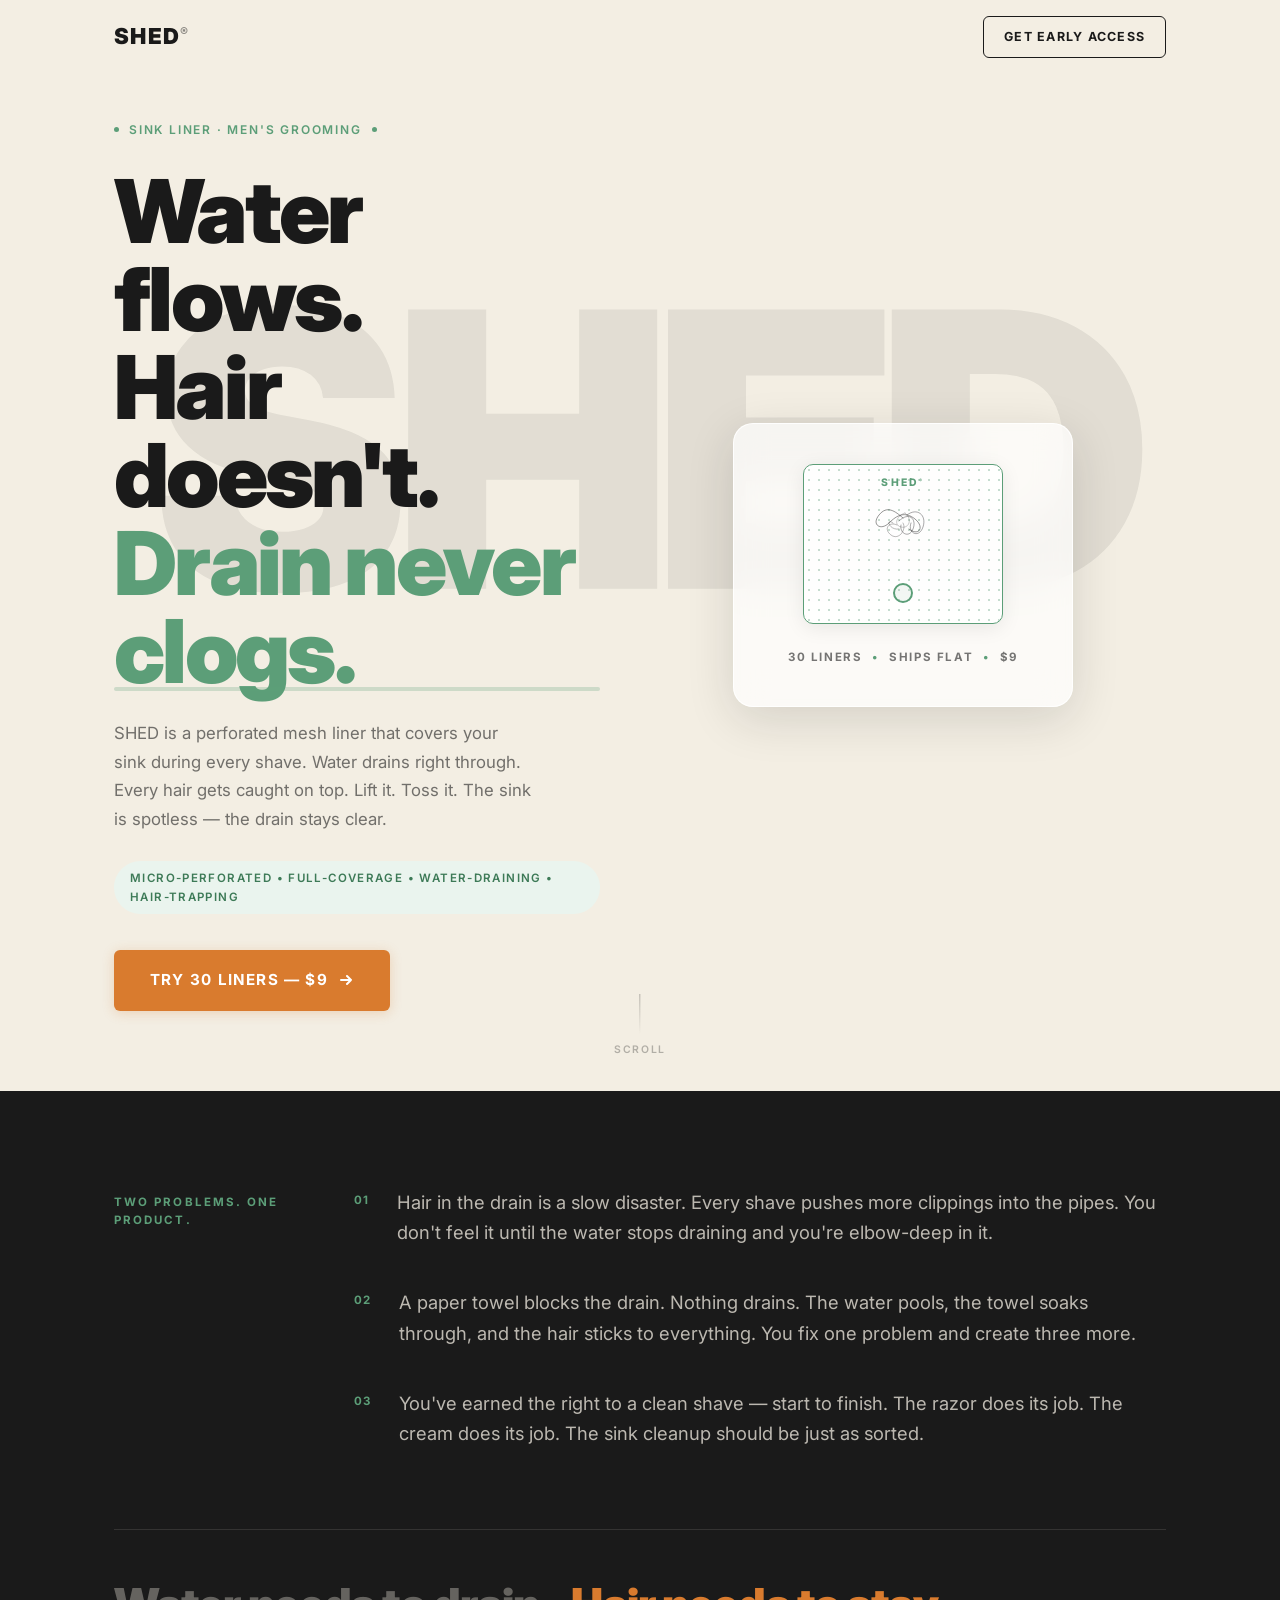
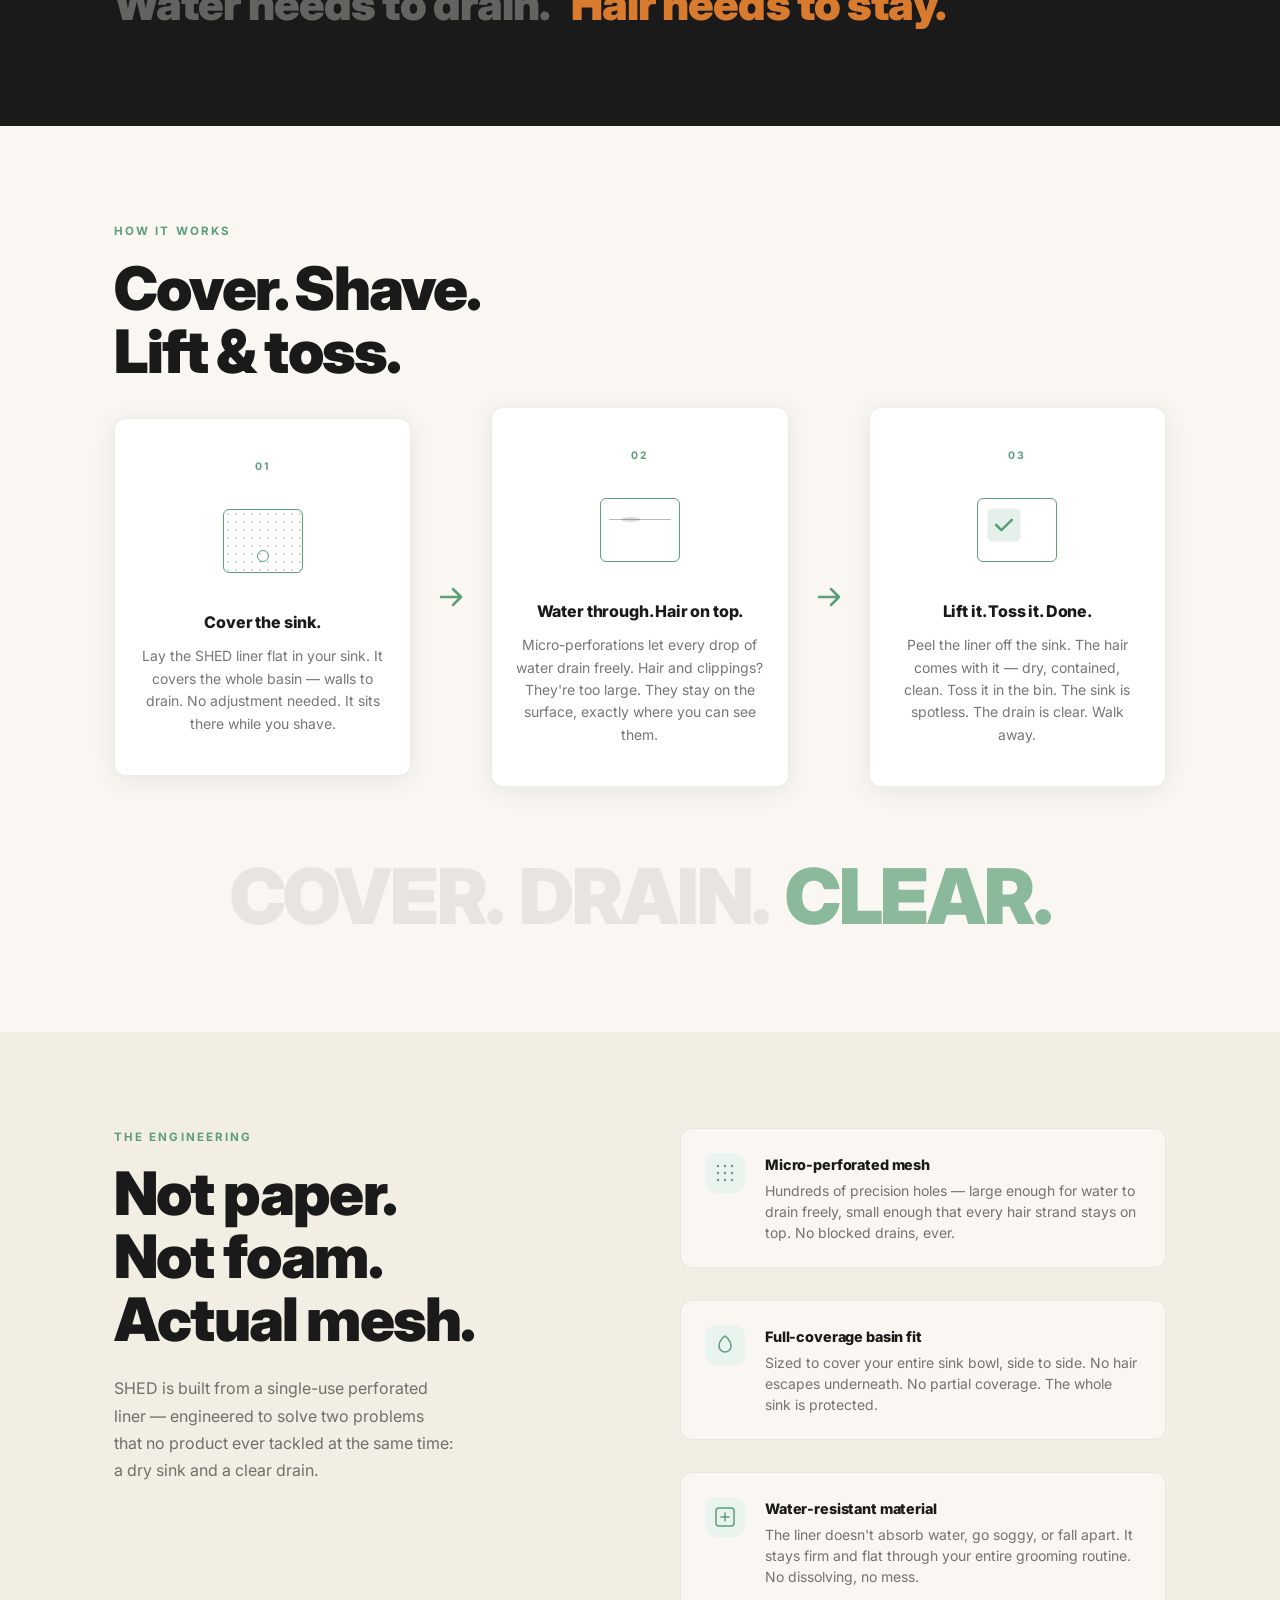
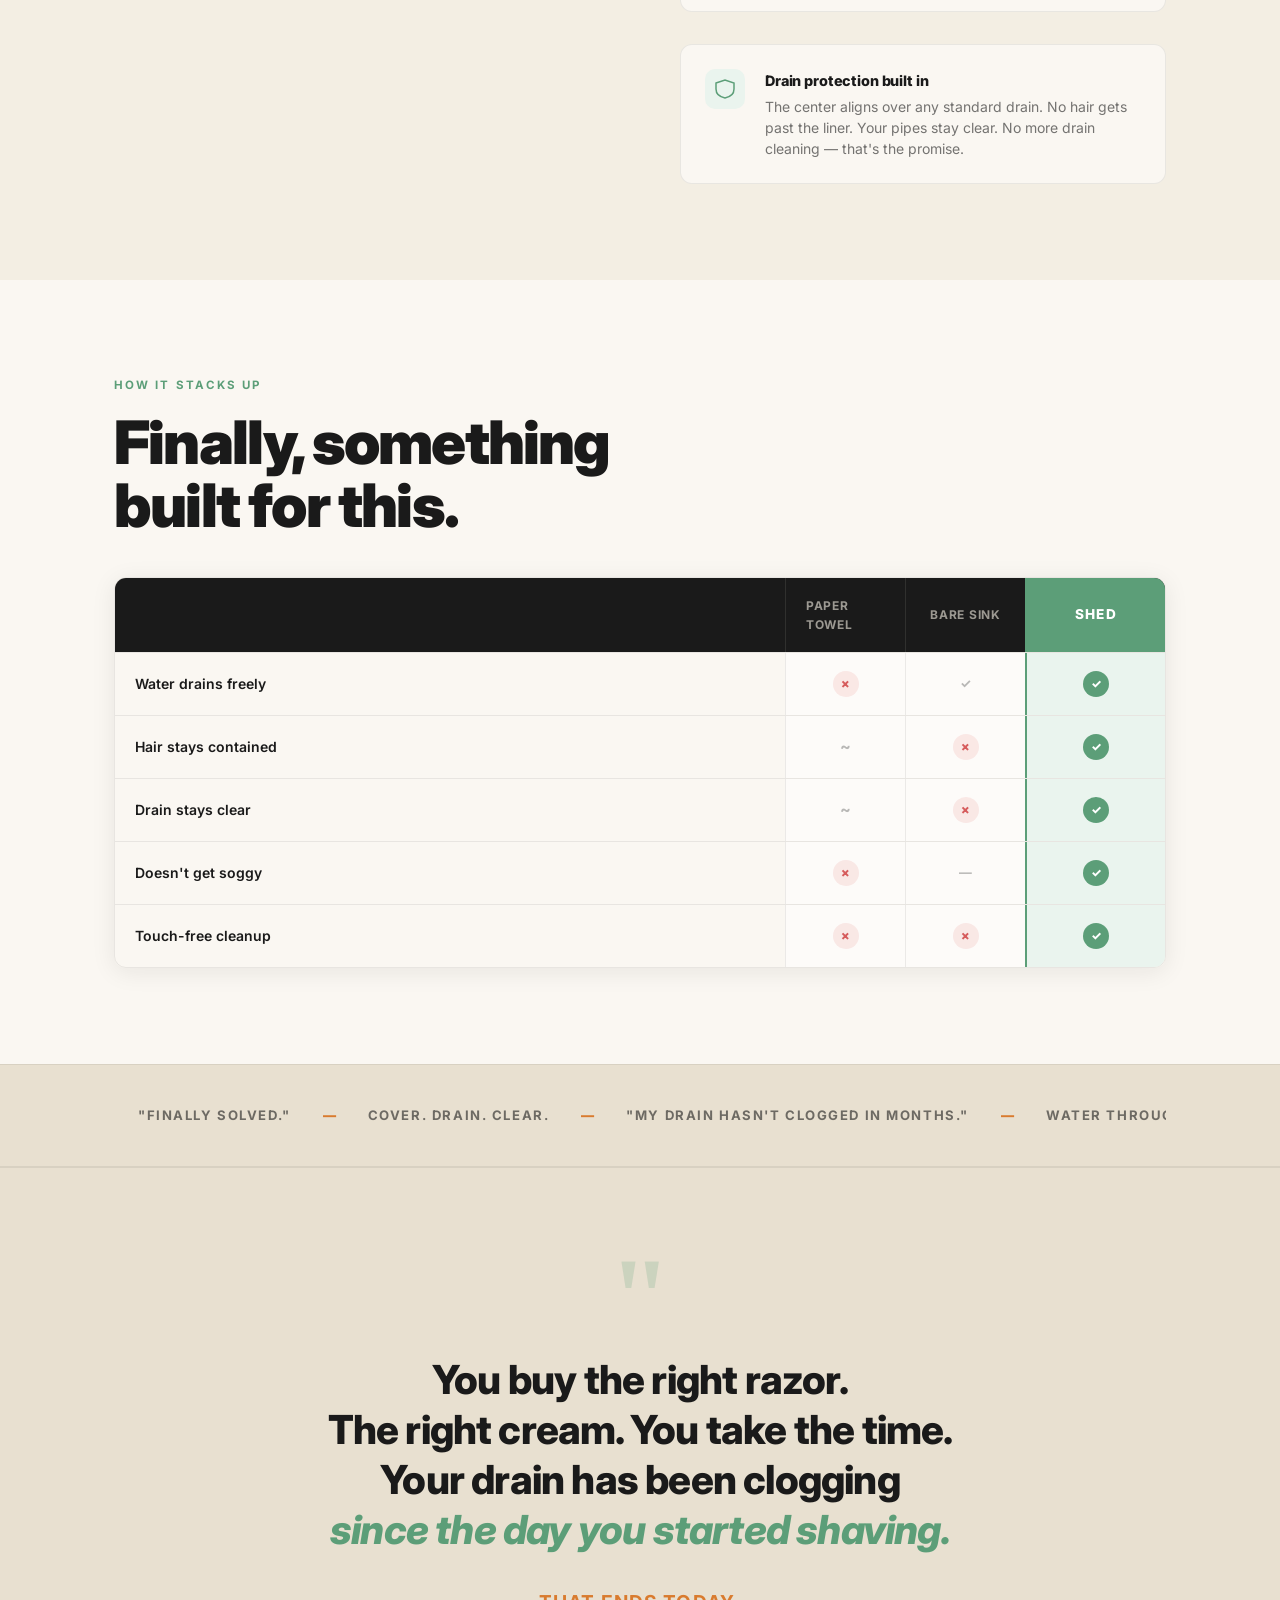
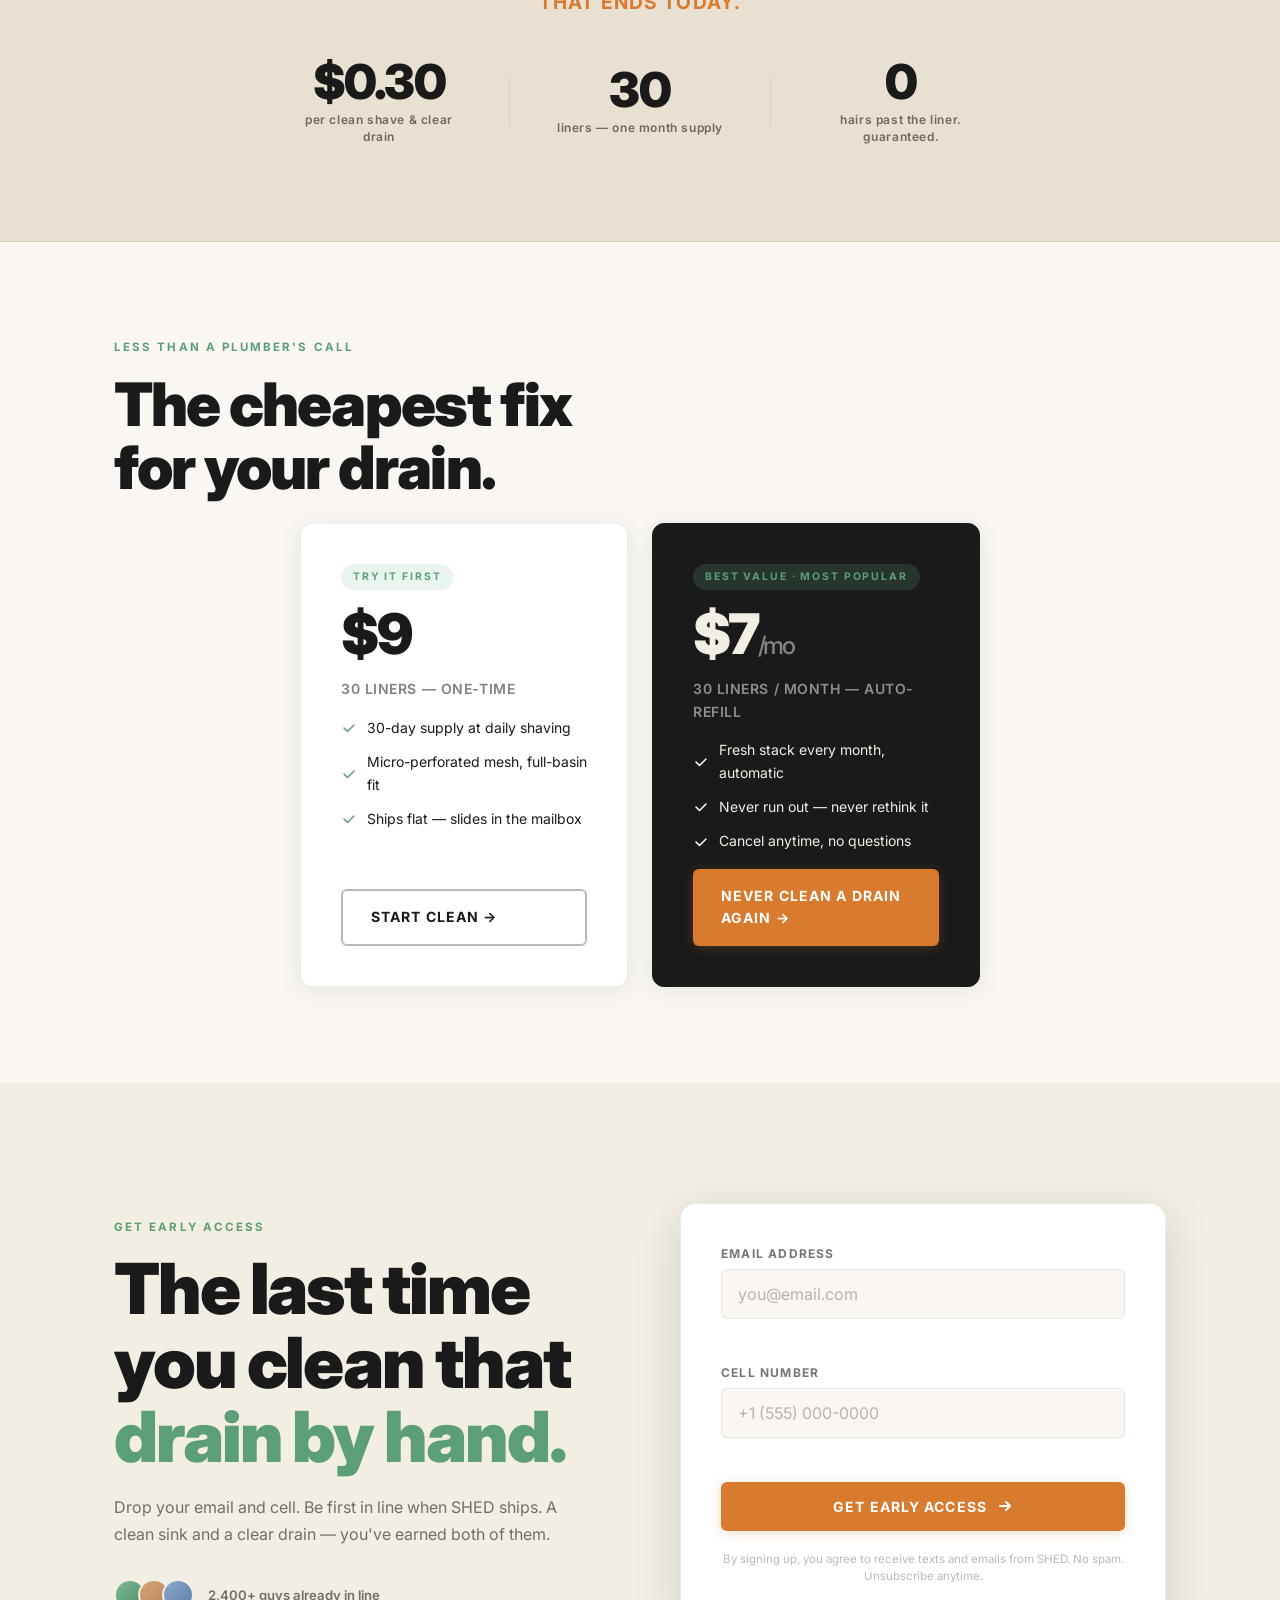
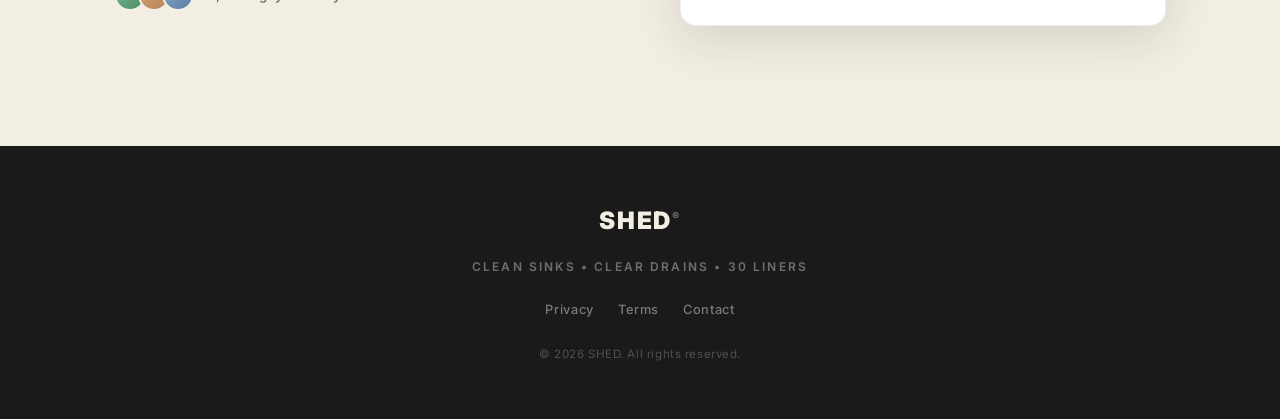
==== index.html @ becab998 "Initial commit of SHED landing page" ====
<!DOCTYPE html>
<html lang="en">
<head>
  <meta charset="UTF-8" />
  <meta name="viewport" content="width=device-width, initial-scale=1.0" />
  <title>SHED — The Sink Liner That Actually Works</title>
  <meta name="description" content="SHED is a perforated mesh sink liner built for shaving. Water flows through. Hair doesn't. No clogged drains. No messy sink. Just the clean finish every shave deserves." />
  <link rel="preconnect" href="https://fonts.googleapis.com" />
  <link rel="preconnect" href="https://fonts.gstatic.com" crossorigin />
  <link href="https://fonts.googleapis.com/css2?family=Inter:wght@300;400;500;600;700;800;900&display=swap" rel="stylesheet" />
  <link rel="stylesheet" href="style.css" />
</head>
<body>

  <!-- NAV -->
  <nav class="nav" id="nav">
    <div class="nav-inner">
      <div class="nav-logo">SHED<span class="nav-logo-reg">®</span></div>
      <a href="#signup" class="nav-cta">Get Early Access</a>
    </div>
  </nav>

  <!-- HERO -->
  <section class="hero" id="hero">
    <div class="hero-bg-text">SHED</div>
    <div class="hero-content">
      <div class="hero-eyebrow">
        <span class="dot"></span>
        Sink Liner · Men's Grooming
        <span class="dot"></span>
      </div>
      <h1 class="hero-headline">
        Water flows.<br />
        Hair doesn't.<br />
        <span class="headline-accent">Drain never clogs.</span>
      </h1>
      <p class="hero-sub">
        SHED is a perforated mesh liner that covers your sink during every shave. 
        Water drains right through. Every hair gets caught on top. Lift it. Toss it. 
        The sink is spotless — the drain stays clear.
      </p>
      <div class="hero-product-tag">
        <span class="tag-label">Micro-perforated &bull; Full-coverage &bull; Water-draining &bull; Hair-trapping</span>
      </div>
      <a href="#signup" class="btn-primary hero-btn">
        Try 30 Liners — $9
        <svg width="16" height="16" viewBox="0 0 16 16" fill="none"><path d="M3 8h10M9 4l4 4-4 4" stroke="currentColor" stroke-width="2" stroke-linecap="round" stroke-linejoin="round"/></svg>
      </a>
    </div>
    <div class="hero-visual">
      <div class="product-card">
        <div class="sheet-illustration">
          <!-- Animated mesh liner illustration -->
          <div class="mesh-liner">
            <div class="mesh-perf-grid" id="meshGrid"></div>
            <div class="mesh-drain-hole"></div>
            <div class="mesh-brand">SHED<sup>®</sup></div>
            <div class="mesh-water-drops">
              <div class="water-drop wd1"></div>
              <div class="water-drop wd2"></div>
              <div class="water-drop wd3"></div>
            </div>
            <div class="mesh-hair-group">
              <svg viewBox="0 0 80 50" fill="none" xmlns="http://www.w3.org/2000/svg" class="hair-svg">
                <path d="M40 25 C32 18, 24 12, 16 22 C8 32, 18 38, 26 30 C34 22, 42 18, 52 26 C62 34, 56 44, 46 36" stroke="#2a2a2a" stroke-width="0.9" stroke-linecap="round" opacity="0.55"/>
                <path d="M36 28 C46 18, 54 26, 50 36 C46 46, 36 40, 38 32" stroke="#2a2a2a" stroke-width="0.9" stroke-linecap="round" opacity="0.45"/>
                <path d="M30 30 C22 24, 26 38, 36 36" stroke="#2a2a2a" stroke-width="0.8" stroke-linecap="round" opacity="0.4"/>
                <path d="M44 22 C54 14, 64 22, 60 34 C56 46, 44 40, 48 30" stroke="#2a2a2a" stroke-width="0.9" stroke-linecap="round" opacity="0.45"/>
                <path d="M34 32 C26 28, 20 36, 28 42 C36 48, 44 36, 40 30" stroke="#2a2a2a" stroke-width="0.8" stroke-linecap="round" opacity="0.4"/>
                <path d="M42 20 C50 26, 46 36, 38 34 C30 32, 34 22, 42 20" stroke="#2a2a2a" stroke-width="0.7" stroke-linecap="round" opacity="0.35"/>
              </svg>
            </div>
          </div>
        </div>
        <div class="product-specs">
          <span>30 LINERS</span>
          <span class="spec-dot">•</span>
          <span>SHIPS FLAT</span>
          <span class="spec-dot">•</span>
          <span>$9</span>
        </div>
      </div>
    </div>
    <div class="scroll-hint">
      <div class="scroll-line"></div>
      <span>scroll</span>
    </div>
  </section>

  <!-- THE REAL PROBLEM -->
  <section class="section problem-section" id="problem">
    <div class="container">
      <div class="problem-grid">
        <div class="problem-label">Two problems. One product.</div>
        <div class="problem-statements">
          <div class="problem-item" data-animate>
            <div class="problem-number">01</div>
            <p>Hair in the drain is a slow disaster. Every shave pushes more clippings into the pipes. You don't feel it until the water stops draining and you're elbow-deep in it.</p>
          </div>
          <div class="problem-item" data-animate>
            <div class="problem-number">02</div>
            <p>A paper towel blocks the drain. Nothing drains. The water pools, the towel soaks through, and the hair sticks to everything. You fix one problem and create three more.</p>
          </div>
          <div class="problem-item" data-animate>
            <div class="problem-number">03</div>
            <p>You've earned the right to a clean shave — start to finish. The razor does its job. The cream does its job. The sink cleanup should be just as sorted.</p>
          </div>
        </div>
      </div>
      <div class="divider-text" data-animate>
        <span>Water needs to drain.</span>
        <span class="divider-accent">Hair needs to stay.</span>
      </div>
    </div>
  </section>

  <!-- HOW IT WORKS -->
  <section class="section how-section" id="how">
    <div class="container">
      <div class="section-eyebrow">How it works</div>
      <h2 class="section-headline">Cover. Shave.<br />Lift &amp; toss.</h2>
      <div class="steps-grid">
        <div class="step" data-animate>
          <div class="step-number">01</div>
          <div class="step-icon">
            <!-- Mesh liner flat icon -->
            <div class="step-sheet step-sheet--mesh">
              <div class="step-mesh-pattern"></div>
              <div class="step-drain-center"></div>
            </div>
          </div>
          <h3 class="step-title">Cover the sink.</h3>
          <p class="step-desc">Lay the SHED liner flat in your sink. It covers the whole basin — walls to drain. No adjustment needed. It sits there while you shave.</p>
        </div>
        <div class="step step--arrow" data-animate>
          <svg width="32" height="32" viewBox="0 0 32 32" fill="none"><path d="M6 16h20M18 8l8 8-8 8" stroke="#5C9E78" stroke-width="2.5" stroke-linecap="round" stroke-linejoin="round"/></svg>
        </div>
        <div class="step" data-animate>
          <div class="step-number">02</div>
          <div class="step-icon">
            <!-- Water flowing through icon -->
            <div class="step-sheet step-sheet--flow">
              <div class="flow-arrows">
                <div class="flow-drop fa1"></div>
                <div class="flow-drop fa2"></div>
                <div class="flow-drop fa3"></div>
              </div>
              <div class="flow-hair-line"></div>
            </div>
          </div>
          <h3 class="step-title">Water through. Hair on top.</h3>
          <p class="step-desc">Micro-perforations let every drop of water drain freely. Hair and clippings? They're too large. They stay on the surface, exactly where you can see them.</p>
        </div>
        <div class="step step--arrow" data-animate>
          <svg width="32" height="32" viewBox="0 0 32 32" fill="none"><path d="M6 16h20M18 8l8 8-8 8" stroke="#5C9E78" stroke-width="2.5" stroke-linecap="round" stroke-linejoin="round"/></svg>
        </div>
        <div class="step" data-animate>
          <div class="step-number">03</div>
          <div class="step-icon">
            <div class="step-sheet step-sheet--tossed">
              <div class="toss-icon">
                <svg viewBox="0 0 40 40" fill="none" xmlns="http://www.w3.org/2000/svg">
                  <rect x="8" y="8" width="24" height="24" rx="3" fill="#5C9E78" opacity="0.15" stroke="#5C9E78" stroke-width="1.5"/>
                  <path d="M14 20l4 4 8-8" stroke="#5C9E78" stroke-width="2" stroke-linecap="round" stroke-linejoin="round"/>
                </svg>
              </div>
            </div>
          </div>
          <h3 class="step-title">Lift it. Toss it. Done.</h3>
          <p class="step-desc">Peel the liner off the sink. The hair comes with it — dry, contained, clean. Toss it in the bin. The sink is spotless. The drain is clear. Walk away.</p>
        </div>
      </div>
      <div class="trim-fold-gone" data-animate>
        <span class="tfg-word">COVER.</span>
        <span class="tfg-word">DRAIN.</span>
        <span class="tfg-word tfg-gone">CLEAR.</span>
      </div>
    </div>
  </section>

  <!-- FEATURES -->
  <section class="section features-section" id="features">
    <div class="container">
      <div class="features-layout">
        <div class="features-left">
          <div class="section-eyebrow">The engineering</div>
          <h2 class="section-headline">Not paper.<br />Not foam.<br />Actual mesh.</h2>
          <p class="features-intro">SHED is built from a single-use perforated liner — engineered to solve two problems that no product ever tackled at the same time: a dry sink and a clear drain.</p>
        </div>
        <div class="features-right">
          <div class="feature-item" data-animate>
            <div class="feature-icon">
              <svg viewBox="0 0 24 24" fill="none">
                <circle cx="5" cy="5" r="1.2" fill="#5C9E78"/>
                <circle cx="12" cy="5" r="1.2" fill="#5C9E78"/>
                <circle cx="19" cy="5" r="1.2" fill="#5C9E78"/>
                <circle cx="5" cy="12" r="1.2" fill="#5C9E78"/>
                <circle cx="12" cy="12" r="1.2" fill="#5C9E78"/>
                <circle cx="19" cy="12" r="1.2" fill="#5C9E78"/>
                <circle cx="5" cy="19" r="1.2" fill="#5C9E78"/>
                <circle cx="12" cy="19" r="1.2" fill="#5C9E78"/>
                <circle cx="19" cy="19" r="1.2" fill="#5C9E78"/>
              </svg>
            </div>
            <div class="feature-text">
              <h4>Micro-perforated mesh</h4>
              <p>Hundreds of precision holes — large enough for water to drain freely, small enough that every hair strand stays on top. No blocked drains, ever.</p>
            </div>
          </div>
          <div class="feature-item" data-animate>
            <div class="feature-icon">
              <svg viewBox="0 0 24 24" fill="none"><path d="M12 3C12 3 6 7 6 13a6 6 0 0 0 12 0c0-6-6-10-6-10z" stroke="#5C9E78" stroke-width="1.5" stroke-linecap="round"/></svg>
            </div>
            <div class="feature-text">
              <h4>Full-coverage basin fit</h4>
              <p>Sized to cover your entire sink bowl, side to side. No hair escapes underneath. No partial coverage. The whole sink is protected.</p>
            </div>
          </div>
          <div class="feature-item" data-animate>
            <div class="feature-icon">
              <svg viewBox="0 0 24 24" fill="none"><rect x="3" y="3" width="18" height="18" rx="3" stroke="#5C9E78" stroke-width="1.5"/><path d="M8 12h8M12 8v8" stroke="#5C9E78" stroke-width="1.5" stroke-linecap="round"/></svg>
            </div>
            <div class="feature-text">
              <h4>Water-resistant material</h4>
              <p>The liner doesn't absorb water, go soggy, or fall apart. It stays firm and flat through your entire grooming routine. No dissolving, no mess.</p>
            </div>
          </div>
          <div class="feature-item" data-animate>
            <div class="feature-icon">
              <svg viewBox="0 0 24 24" fill="none"><path d="M3 6l9-3 9 3v6c0 5-4 8-9 9-5-1-9-4-9-9V6z" stroke="#5C9E78" stroke-width="1.5" stroke-linecap="round"/></svg>
            </div>
            <div class="feature-text">
              <h4>Drain protection built in</h4>
              <p>The center aligns over any standard drain. No hair gets past the liner. Your pipes stay clear. No more drain cleaning — that's the promise.</p>
            </div>
          </div>
        </div>
      </div>
    </div>
  </section>

  <!-- VS COMPARISON -->
  <section class="section vs-section" id="vs">
    <div class="container">
      <div class="section-eyebrow">How it stacks up</div>
      <h2 class="section-headline">Finally, something<br />built for this.</h2>
      <div class="vs-table" data-animate>
        <div class="vs-header">
          <div class="vs-col vs-col-feature"></div>
          <div class="vs-col vs-col-old">Paper Towel</div>
          <div class="vs-col vs-col-old">Bare Sink</div>
          <div class="vs-col vs-col-shed">SHED</div>
        </div>
        <div class="vs-row">
          <div class="vs-col vs-col-feature">Water drains freely</div>
          <div class="vs-col vs-col-old"><span class="vs-no">✗</span></div>
          <div class="vs-col vs-col-old"><span class="vs-yes-neutral">✓</span></div>
          <div class="vs-col vs-col-shed"><span class="vs-yes">✓</span></div>
        </div>
        <div class="vs-row">
          <div class="vs-col vs-col-feature">Hair stays contained</div>
          <div class="vs-col vs-col-old"><span class="vs-meh">~</span></div>
          <div class="vs-col vs-col-old"><span class="vs-no">✗</span></div>
          <div class="vs-col vs-col-shed"><span class="vs-yes">✓</span></div>
        </div>
        <div class="vs-row">
          <div class="vs-col vs-col-feature">Drain stays clear</div>
          <div class="vs-col vs-col-old"><span class="vs-meh">~</span></div>
          <div class="vs-col vs-col-old"><span class="vs-no">✗</span></div>
          <div class="vs-col vs-col-shed"><span class="vs-yes">✓</span></div>
        </div>
        <div class="vs-row">
          <div class="vs-col vs-col-feature">Doesn't get soggy</div>
          <div class="vs-col vs-col-old"><span class="vs-no">✗</span></div>
          <div class="vs-col vs-col-old"><span class="vs-yes-neutral">—</span></div>
          <div class="vs-col vs-col-shed"><span class="vs-yes">✓</span></div>
        </div>
        <div class="vs-row">
          <div class="vs-col vs-col-feature">Touch-free cleanup</div>
          <div class="vs-col vs-col-old"><span class="vs-no">✗</span></div>
          <div class="vs-col vs-col-old"><span class="vs-no">✗</span></div>
          <div class="vs-col vs-col-shed"><span class="vs-yes">✓</span></div>
        </div>
      </div>
    </div>
  </section>

  <!-- SOCIAL PROOF MARQUEE -->
  <section class="section proof-section" id="proof">
    <div class="container">
      <div class="proof-marquee-wrap">
        <div class="proof-marquee">
          <div class="marquee-track">
            <span class="marquee-item">"Finally solved."</span>
            <span class="marquee-sep">—</span>
            <span class="marquee-item">COVER. DRAIN. CLEAR.</span>
            <span class="marquee-sep">—</span>
            <span class="marquee-item">"My drain hasn't clogged in months."</span>
            <span class="marquee-sep">—</span>
            <span class="marquee-item">WATER THROUGH. HAIR ON TOP.</span>
            <span class="marquee-sep">—</span>
            <span class="marquee-item">"Should've existed years ago."</span>
            <span class="marquee-sep">—</span>
            <span class="marquee-item">CLEAN SINK. CLEAR DRAIN. EVERY SHAVE.</span>
            <span class="marquee-sep">—</span>
            <!-- Duplicate for loop -->
            <span class="marquee-item">"Finally solved."</span>
            <span class="marquee-sep">—</span>
            <span class="marquee-item">COVER. DRAIN. CLEAR.</span>
            <span class="marquee-sep">—</span>
            <span class="marquee-item">"My drain hasn't clogged in months."</span>
            <span class="marquee-sep">—</span>
            <span class="marquee-item">WATER THROUGH. HAIR ON TOP.</span>
            <span class="marquee-sep">—</span>
            <span class="marquee-item">"Should've existed years ago."</span>
            <span class="marquee-sep">—</span>
            <span class="marquee-item">CLEAN SINK. CLEAR DRAIN. EVERY SHAVE.</span>
            <span class="marquee-sep">—</span>
          </div>
        </div>
      </div>
    </div>
  </section>

  <!-- EXPERIENCE -->
  <section class="section experience-section" id="experience">
    <div class="container">
      <div class="experience-inner" data-animate>
        <div class="exp-quote-mark">"</div>
        <blockquote class="exp-quote">
          You buy the right razor.<br />
          The right cream. You take the time.<br />
          Your drain has been clogging<br />
          <em>since the day you started shaving.</em>
        </blockquote>
        <p class="exp-attribution">That ends today.</p>
        <div class="exp-stats">
          <div class="exp-stat">
            <div class="exp-stat-num">$0.30</div>
            <div class="exp-stat-label">per clean shave &amp; clear drain</div>
          </div>
          <div class="exp-stat-divider"></div>
          <div class="exp-stat">
            <div class="exp-stat-num">30</div>
            <div class="exp-stat-label">liners — one month supply</div>
          </div>
          <div class="exp-stat-divider"></div>
          <div class="exp-stat">
            <div class="exp-stat-num">0</div>
            <div class="exp-stat-label">hairs past the liner. guaranteed.</div>
          </div>
        </div>
      </div>
    </div>
  </section>

  <!-- PRICING -->
  <section class="section pricing-section" id="pricing">
    <div class="container">
      <div class="section-eyebrow">Less than a plumber's call</div>
      <h2 class="section-headline">The cheapest fix<br />for your drain.</h2>
      <div class="pricing-grid">
        <div class="pricing-card" data-animate>
          <div class="pricing-badge">Try it first</div>
          <div class="pricing-amount">$9</div>
          <div class="pricing-desc">30 Liners — One-time</div>
          <ul class="pricing-features">
            <li>
              <svg viewBox="0 0 16 16" fill="none"><path d="M3 8l3.5 3.5L13 5" stroke="#5C9E78" stroke-width="1.5" stroke-linecap="round" stroke-linejoin="round"/></svg>
              30-day supply at daily shaving
            </li>
            <li>
              <svg viewBox="0 0 16 16" fill="none"><path d="M3 8l3.5 3.5L13 5" stroke="#5C9E78" stroke-width="1.5" stroke-linecap="round" stroke-linejoin="round"/></svg>
              Micro-perforated mesh, full-basin fit
            </li>
            <li>
              <svg viewBox="0 0 16 16" fill="none"><path d="M3 8l3.5 3.5L13 5" stroke="#5C9E78" stroke-width="1.5" stroke-linecap="round" stroke-linejoin="round"/></svg>
              Ships flat — slides in the mailbox
            </li>
          </ul>
          <a href="#signup" class="btn-secondary">Start clean →</a>
        </div>
        <div class="pricing-card pricing-card--featured" data-animate>
          <div class="pricing-badge pricing-badge--featured">Best value · Most popular</div>
          <div class="pricing-amount">$7<span class="pricing-per">/mo</span></div>
          <div class="pricing-desc">30 Liners / Month — Auto-refill</div>
          <ul class="pricing-features">
            <li>
              <svg viewBox="0 0 16 16" fill="none"><path d="M3 8l3.5 3.5L13 5" stroke="#fff" stroke-width="1.5" stroke-linecap="round" stroke-linejoin="round"/></svg>
              Fresh stack every month, automatic
            </li>
            <li>
              <svg viewBox="0 0 16 16" fill="none"><path d="M3 8l3.5 3.5L13 5" stroke="#fff" stroke-width="1.5" stroke-linecap="round" stroke-linejoin="round"/></svg>
              Never run out — never rethink it
            </li>
            <li>
              <svg viewBox="0 0 16 16" fill="none"><path d="M3 8l3.5 3.5L13 5" stroke="#fff" stroke-width="1.5" stroke-linecap="round" stroke-linejoin="round"/></svg>
              Cancel anytime, no questions
            </li>
          </ul>
          <a href="#signup" class="btn-primary">Never clean a drain again →</a>
        </div>
      </div>
    </div>
  </section>

  <!-- SIGNUP CTA -->
  <section class="section signup-section" id="signup">
    <div class="container">
      <div class="signup-wrap">
        <div class="signup-left">
          <div class="section-eyebrow">Get early access</div>
          <h2 class="signup-headline">
            The last time<br />
            you clean that<br />
            <span class="signup-accent">drain by hand.</span>
          </h2>
          <p class="signup-sub">Drop your email and cell. Be first in line when SHED ships. A clean sink and a clear drain — you've earned both of them.</p>
          <div class="signup-proof">
            <div class="proof-avatars">
              <div class="avatar av1"></div>
              <div class="avatar av2"></div>
              <div class="avatar av3"></div>
            </div>
            <span>2,400+ guys already in line</span>
          </div>
        </div>
        <div class="signup-right">
          <form class="signup-form" id="signupForm" novalidate>
            <div class="form-group">
              <label for="emailInput" class="form-label">Email address</label>
              <input
                type="email"
                id="emailInput"
                name="email"
                class="form-input"
                placeholder="you@email.com"
                autocomplete="email"
                required
              />
              <span class="form-error" id="emailError"></span>
            </div>
            <div class="form-group">
              <label for="phoneInput" class="form-label">Cell number</label>
              <input
                type="tel"
                id="phoneInput"
                name="phone"
                class="form-input"
                placeholder="+1 (555) 000-0000"
                autocomplete="tel"
                required
              />
              <span class="form-error" id="phoneError"></span>
            </div>
            <button type="submit" class="btn-primary btn-full" id="submitBtn">
              <span id="btnText">Get Early Access</span>
              <svg id="btnArrow" width="16" height="16" viewBox="0 0 16 16" fill="none"><path d="M3 8h10M9 4l4 4-4 4" stroke="currentColor" stroke-width="2" stroke-linecap="round" stroke-linejoin="round"/></svg>
            </button>
            <p class="form-fine">By signing up, you agree to receive texts and emails from SHED. No spam. Unsubscribe anytime.</p>
          </form>
          <div class="signup-success" id="signupSuccess" aria-hidden="true">
            <div class="success-icon">
              <svg viewBox="0 0 48 48" fill="none"><circle cx="24" cy="24" r="22" stroke="#5C9E78" stroke-width="2"/><path d="M14 24l7 7 13-14" stroke="#5C9E78" stroke-width="2.5" stroke-linecap="round" stroke-linejoin="round"/></svg>
            </div>
            <h3 class="success-title">You're in.</h3>
            <p class="success-sub">Your first clean shave and clear drain is on its way. We'll text and email you when SHED ships — you deserve nothing less.</p>
          </div>
        </div>
      </div>
    </div>
  </section>

  <!-- FOOTER -->
  <footer class="footer">
    <div class="container">
      <div class="footer-inner">
        <div class="footer-logo">SHED<sup>®</sup></div>
        <p class="footer-tagline">Clean Sinks &bull; Clear Drains &bull; 30 Liners</p>
        <div class="footer-links">
          <a href="#" id="privacyLink">Privacy</a>
          <a href="#" id="termsLink">Terms</a>
          <a href="mailto:hello@shedsink.com" id="contactLink">Contact</a>
        </div>
        <p class="footer-copy">&copy; 2026 SHED. All rights reserved.</p>
      </div>
    </div>
  </footer>

  <script src="script.js"></script>
</body>
</html>
---- style.css ----
/* ================================================
   SHED — Clean Sinks. Every Shave.
   Design System
   ================================================ */

:root {
  --cream:        #F3EEE3;
  --cream-dark:   #E8E0D0;
  --cream-light:  #FAF7F2;
  --ink:          #1A1A1A;
  --ink-60:       rgba(26, 26, 26, 0.6);
  --ink-30:       rgba(26, 26, 26, 0.3);
  --ink-10:       rgba(26, 26, 26, 0.08);
  --green:        #5C9E78;
  --green-light:  #EAF4EE;
  --green-dark:   #3D7A57;
  --orange:       #D97B2E;
  --orange-hover: #C26A1E;
  --white:        #FFFFFF;
  --font:         'Inter', -apple-system, sans-serif;
  --radius:       6px;
  --radius-lg:    12px;
  --transition:   0.25s cubic-bezier(0.4, 0, 0.2, 1);
  --shadow:       0 4px 24px rgba(26,26,26,0.08);
  --shadow-lg:    0 12px 48px rgba(26,26,26,0.14);
}

/* ---- Reset ---- */
*, *::before, *::after { box-sizing: border-box; margin: 0; padding: 0; }
html { scroll-behavior: smooth; font-size: 16px; }
body {
  font-family: var(--font);
  background: var(--cream);
  color: var(--ink);
  line-height: 1.6;
  overflow-x: hidden;
}
a { color: inherit; text-decoration: none; }
img, svg { display: block; }
button { cursor: pointer; font-family: var(--font); border: none; }

/* ---- Container ---- */
.container {
  max-width: 1100px;
  margin: 0 auto;
  padding: 0 24px;
}

/* ---- Buttons ---- */
.btn-primary {
  display: inline-flex;
  align-items: center;
  gap: 10px;
  background: var(--orange);
  color: #fff;
  font-size: 0.875rem;
  font-weight: 700;
  letter-spacing: 0.08em;
  text-transform: uppercase;
  padding: 16px 28px;
  border-radius: var(--radius);
  transition: background var(--transition), transform var(--transition), box-shadow var(--transition);
  box-shadow: 0 2px 12px rgba(217,123,46,0.25);
}
.btn-primary:hover {
  background: var(--orange-hover);
  transform: translateY(-2px);
  box-shadow: 0 6px 20px rgba(217,123,46,0.35);
}
.btn-primary:active { transform: translateY(0); }

.btn-secondary {
  display: inline-flex;
  align-items: center;
  gap: 10px;
  background: transparent;
  color: var(--ink);
  font-size: 0.875rem;
  font-weight: 700;
  letter-spacing: 0.08em;
  text-transform: uppercase;
  padding: 15px 28px;
  border-radius: var(--radius);
  border: 2px solid var(--ink-30);
  transition: border-color var(--transition), transform var(--transition);
}
.btn-secondary:hover {
  border-color: var(--ink);
  transform: translateY(-2px);
}

.btn-full { width: 100%; justify-content: center; }

/* ================================================
   NAV
   ================================================ */
.nav {
  position: fixed;
  top: 0;
  left: 0;
  right: 0;
  z-index: 100;
  padding: 16px 0;
  transition: background var(--transition), box-shadow var(--transition), padding var(--transition);
}
.nav.scrolled {
  background: rgba(243, 238, 227, 0.96);
  backdrop-filter: blur(12px);
  box-shadow: 0 1px 0 var(--ink-10);
  padding: 12px 0;
}
.nav-inner {
  max-width: 1100px;
  margin: 0 auto;
  padding: 0 24px;
  display: flex;
  align-items: center;
  justify-content: space-between;
}
.nav-logo {
  font-size: 1.375rem;
  font-weight: 900;
  letter-spacing: 0.06em;
  color: var(--ink);
}
.nav-logo-reg {
  font-size: 0.55em;
  vertical-align: super;
  font-weight: 600;
  opacity: 0.5;
}
.nav-cta {
  font-size: 0.78rem;
  font-weight: 700;
  letter-spacing: 0.1em;
  text-transform: uppercase;
  color: var(--ink);
  padding: 10px 20px;
  border: 1.5px solid var(--ink);
  border-radius: var(--radius);
  transition: background var(--transition), color var(--transition);
}
.nav-cta:hover {
  background: var(--ink);
  color: var(--cream);
}

/* ================================================
   HERO
   ================================================ */
.hero {
  min-height: 100vh;
  display: grid;
  grid-template-columns: 1fr 1fr;
  align-items: center;
  position: relative;
  overflow: hidden;
  padding: 120px 24px 80px;
  max-width: 1100px;
  margin: 0 auto;
}
.hero-bg-text {
  position: fixed;
  top: 50%;
  left: 50%;
  transform: translate(-50%, -50%);
  font-size: clamp(180px, 30vw, 420px);
  font-weight: 900;
  letter-spacing: -0.05em;
  color: var(--ink-10);
  pointer-events: none;
  z-index: 0;
  user-select: none;
  white-space: nowrap;
}
.hero-content {
  position: relative;
  z-index: 2;
  padding-right: 40px;
}
.hero-eyebrow {
  display: flex;
  align-items: center;
  gap: 10px;
  font-size: 0.75rem;
  font-weight: 600;
  letter-spacing: 0.15em;
  text-transform: uppercase;
  color: var(--green);
  margin-bottom: 28px;
}
.dot {
  width: 5px;
  height: 5px;
  border-radius: 50%;
  background: var(--green);
  flex-shrink: 0;
}
.hero-headline {
  font-size: clamp(52px, 7vw, 88px);
  font-weight: 900;
  line-height: 1.0;
  letter-spacing: -0.03em;
  color: var(--ink);
  margin-bottom: 24px;
}
.headline-accent {
  color: var(--green);
  display: inline-block;
  position: relative;
}
.headline-accent::after {
  content: '';
  position: absolute;
  bottom: 4px;
  left: 0;
  right: 0;
  height: 4px;
  background: var(--green);
  opacity: 0.25;
  border-radius: 2px;
}
.hero-sub {
  font-size: 1.05rem;
  color: var(--ink-60);
  line-height: 1.7;
  max-width: 420px;
  margin-bottom: 28px;
}
.hero-product-tag {
  display: inline-flex;
  margin-bottom: 36px;
}
.tag-label {
  font-size: 0.72rem;
  font-weight: 600;
  letter-spacing: 0.12em;
  text-transform: uppercase;
  color: var(--green-dark);
  background: var(--green-light);
  padding: 8px 16px;
  border-radius: 100px;
}
.hero-btn { font-size: 0.95rem; padding: 18px 36px; }

/* MESH LINER ILLUSTRATION */
.sheet-illustration {
  display: flex;
  justify-content: center;
  margin-bottom: 24px;
}
.mesh-liner {
  width: 200px;
  height: 160px;
  background: rgba(255,255,255,0.85);
  border-radius: 10px;
  border: 1.5px solid var(--green);
  position: relative;
  box-shadow: 0 4px 20px rgba(0,0,0,0.08);
  overflow: hidden;
}
.mesh-perf-grid {
  position: absolute;
  inset: 0;
  background-image: radial-gradient(circle, rgba(92,158,120,0.35) 1.5px, transparent 1.5px);
  background-size: 10px 10px;
  border-radius: 9px;
}
.mesh-drain-hole {
  position: absolute;
  bottom: 20px;
  left: 50%;
  transform: translateX(-50%);
  width: 20px;
  height: 20px;
  border-radius: 50%;
  border: 2px solid var(--green);
  background: rgba(92,158,120,0.08);
}
.mesh-brand {
  position: absolute;
  top: 10px;
  left: 50%;
  transform: translateX(-50%);
  font-size: 0.65rem;
  font-weight: 800;
  letter-spacing: 0.22em;
  color: var(--green);
  white-space: nowrap;
}
.mesh-brand sup {
  font-size: 0.45em;
  vertical-align: super;
  font-weight: 600;
}
/* Water drop animations */
.mesh-water-drops {
  position: absolute;
  inset: 0;
  pointer-events: none;
}
.water-drop {
  position: absolute;
  width: 5px;
  height: 7px;
  border-radius: 50% 50% 60% 60%;
  background: rgba(92,158,120,0.5);
  opacity: 0;
}
.wd1 { left: 25%; top: 40%; animation: dropFall 2.4s ease-in infinite 0s; }
.wd2 { left: 55%; top: 35%; animation: dropFall 2.4s ease-in infinite 0.8s; }
.wd3 { left: 40%; top: 45%; animation: dropFall 2.4s ease-in infinite 1.6s; }
@keyframes dropFall {
  0%   { opacity: 0; transform: translateY(0); }
  20%  { opacity: 0.8; }
  80%  { opacity: 0.4; }
  100% { opacity: 0; transform: translateY(18px); }
}
.mesh-hair-group {
  position: absolute;
  top: 28px;
  left: 50%;
  transform: translateX(-50%);
  width: 80px;
  height: 50px;
}
.hair-svg { width: 100%; height: 100%; }
.product-specs {
  display: flex;
  align-items: center;
  justify-content: center;
  gap: 10px;
  font-size: 0.72rem;
  font-weight: 700;
  letter-spacing: 0.14em;
  text-transform: uppercase;
  color: var(--ink-60);
}
.spec-dot { color: var(--green); }

/* HERO VISUAL */
.hero-visual {
  position: relative;
  z-index: 2;
  display: flex;
  justify-content: center;
  align-items: center;
}
.product-card {
  background: rgba(255,255,255,0.7);
  backdrop-filter: blur(16px);
  border: 1px solid rgba(255,255,255,0.9);
  border-radius: 20px;
  padding: 40px;
  box-shadow: var(--shadow-lg);
  width: 340px;
  animation: floatCard 6s ease-in-out infinite;
}
@keyframes floatCard {
  0%, 100% { transform: translateY(0px); }
  50% { transform: translateY(-12px); }
}
.scroll-hint {
  position: absolute;
  bottom: 32px;
  left: 50%;
  transform: translateX(-50%);
  display: flex;
  flex-direction: column;
  align-items: center;
  gap: 8px;
  color: var(--ink-30);
  font-size: 0.65rem;
  font-weight: 600;
  letter-spacing: 0.15em;
  text-transform: uppercase;
  z-index: 2;
}
.scroll-line {
  width: 1px;
  height: 40px;
  background: linear-gradient(to bottom, var(--ink-30), transparent);
  animation: scrollPulse 2s ease-in-out infinite;
}
@keyframes scrollPulse {
  0%, 100% { opacity: 0.3; transform: scaleY(1); }
  50% { opacity: 1; transform: scaleY(1.1); }
}

/* ================================================
   SECTIONS (shared)
   ================================================ */
.section { padding: 96px 0; }
.section-eyebrow {
  font-size: 0.72rem;
  font-weight: 700;
  letter-spacing: 0.18em;
  text-transform: uppercase;
  color: var(--green);
  margin-bottom: 16px;
}
.section-headline {
  font-size: clamp(36px, 5vw, 60px);
  font-weight: 900;
  letter-spacing: -0.03em;
  line-height: 1.05;
  color: var(--ink);
  margin-bottom: 24px;
}

/* Animate in */
[data-animate] {
  opacity: 0;
  transform: translateY(28px);
  transition: opacity 0.6s cubic-bezier(0.4,0,0.2,1), transform 0.6s cubic-bezier(0.4,0,0.2,1);
}
[data-animate].visible {
  opacity: 1;
  transform: translateY(0);
}

/* ================================================
   PROBLEM
   ================================================ */
.problem-section {
  background: var(--ink);
  color: var(--cream);
}
.problem-section [data-animate] { --ink-60: rgba(243,238,227,0.55); }
.problem-grid {
  display: grid;
  grid-template-columns: 180px 1fr;
  gap: 60px;
  align-items: start;
  margin-bottom: 80px;
}
.problem-label {
  font-size: 0.72rem;
  font-weight: 700;
  letter-spacing: 0.18em;
  text-transform: uppercase;
  color: var(--green);
  padding-top: 6px;
}
.problem-statements { display: flex; flex-direction: column; gap: 40px; }
.problem-item { display: flex; gap: 28px; align-items: flex-start; }
.problem-number {
  font-size: 0.72rem;
  font-weight: 700;
  letter-spacing: 0.1em;
  color: var(--green);
  flex-shrink: 0;
  padding-top: 4px;
}
.problem-item p {
  font-size: 1.15rem;
  font-weight: 400;
  color: rgba(243,238,227,0.75);
  line-height: 1.65;
}
.divider-text {
  border-top: 1px solid rgba(243,238,227,0.12);
  padding-top: 48px;
  display: flex;
  flex-wrap: wrap;
  gap: 12px 20px;
  font-size: clamp(24px, 4vw, 44px);
  font-weight: 900;
  letter-spacing: -0.02em;
  color: rgba(243,238,227,0.35);
  line-height: 1.2;
}
.divider-accent { color: var(--orange); }

/* ================================================
   HOW IT WORKS
   ================================================ */
.how-section { background: var(--cream-light); }
.steps-grid {
  display: grid;
  grid-template-columns: 1fr auto 1fr auto 1fr;
  gap: 24px;
  align-items: center;
  margin-bottom: 72px;
}
.step {
  text-align: center;
  padding: 40px 24px;
  background: #fff;
  border-radius: var(--radius-lg);
  border: 1px solid var(--ink-10);
  box-shadow: var(--shadow);
  transition: transform var(--transition), box-shadow var(--transition);
}
.step:hover {
  transform: translateY(-6px);
  box-shadow: var(--shadow-lg);
}
.step--arrow {
  background: transparent;
  border: none;
  box-shadow: none;
  padding: 0;
  display: flex;
  justify-content: center;
}
.step--arrow:hover { transform: none; box-shadow: none; }
.step-number {
  font-size: 0.65rem;
  font-weight: 700;
  letter-spacing: 0.2em;
  color: var(--green);
  margin-bottom: 20px;
}
.step-icon { height: 90px; display: flex; align-items: center; justify-content: center; margin-bottom: 24px; }

/* Step sheet illustrations */
.step-sheet {
  width: 80px;
  height: 64px;
  background: #fff;
  border-radius: 6px;
  border: 1.5px solid var(--green);
  position: relative;
  overflow: hidden;
}
/* Mesh liner step */
.step-sheet--mesh {
  background-image: radial-gradient(circle, rgba(92,158,120,0.3) 1.5px, transparent 1.5px);
  background-size: 8px 8px;
}
.step-drain-center {
  position: absolute;
  bottom: 10px;
  left: 50%;
  transform: translateX(-50%);
  width: 12px;
  height: 12px;
  border-radius: 50%;
  border: 1.5px solid var(--green);
}
/* Flow step */
.step-sheet--flow { background: rgba(255,255,255,0.5); }
.flow-arrows {
  position: absolute;
  inset: 0;
  display: flex;
  align-items: center;
  justify-content: space-around;
  padding: 8px;
}
.flow-drop {
  width: 4px;
  height: 6px;
  border-radius: 50% 50% 60% 60%;
  background: var(--green);
  opacity: 0;
}
.fa1 { animation: dropFall 1.6s ease-in infinite 0s; }
.fa2 { animation: dropFall 1.6s ease-in infinite 0.5s; }
.fa3 { animation: dropFall 1.6s ease-in infinite 1.0s; }
.flow-hair-line {
  position: absolute;
  top: 20px;
  left: 10%;
  right: 10%;
  height: 1.5px;
  background: var(--ink-30);
  border-radius: 1px;
}
.flow-hair-line::before {
  content: '';
  position: absolute;
  left: 20%;
  top: -2px;
  width: 30%;
  height: 5px;
  background: var(--ink-30);
  border-radius: 50%;
  opacity: 0.5;
}
.toss-icon { width: 52px; height: 52px; }
.step-title {
  font-size: 1rem;
  font-weight: 800;
  letter-spacing: -0.01em;
  margin-bottom: 10px;
}
.step-desc {
  font-size: 0.875rem;
  color: var(--ink-60);
  line-height: 1.6;
}

.trim-fold-gone {
  display: flex;
  gap: 16px;
  flex-wrap: wrap;
  justify-content: center;
}
.tfg-word {
  font-size: clamp(40px, 6vw, 80px);
  font-weight: 900;
  letter-spacing: -0.03em;
  color: var(--ink-10);
  line-height: 1;
  transition: color 0.3s;
}
.tfg-word:hover { color: var(--ink-30); }
.tfg-gone { color: var(--green); opacity: 0.7; }
.tfg-gone:hover { color: var(--green); opacity: 1; }

/* ================================================
   FEATURES
   ================================================ */
.features-section { background: var(--cream); }
.features-layout {
  display: grid;
  grid-template-columns: 1fr 1fr;
  gap: 80px;
  align-items: start;
}
.features-intro {
  font-size: 1rem;
  color: var(--ink-60);
  line-height: 1.7;
  max-width: 340px;
}
.features-right { display: flex; flex-direction: column; gap: 32px; }
.feature-item {
  display: flex;
  gap: 20px;
  align-items: flex-start;
  padding: 24px;
  background: var(--cream-light);
  border-radius: var(--radius-lg);
  border: 1px solid var(--ink-10);
  transition: transform var(--transition), box-shadow var(--transition);
}
.feature-item:hover {
  transform: translateX(4px);
  box-shadow: var(--shadow);
}
.feature-icon {
  width: 40px;
  height: 40px;
  flex-shrink: 0;
  background: var(--green-light);
  border-radius: 10px;
  display: flex;
  align-items: center;
  justify-content: center;
  padding: 8px;
}
.feature-icon svg { width: 100%; height: 100%; }
.feature-text h4 {
  font-size: 0.9rem;
  font-weight: 800;
  letter-spacing: -0.01em;
  margin-bottom: 4px;
}
.feature-text p {
  font-size: 0.875rem;
  color: var(--ink-60);
  line-height: 1.5;
}

/* ================================================
   MARQUEE
   ================================================ */
.proof-section {
  padding: 40px 0;
  background: var(--cream-dark);
  overflow: hidden;
  border-top: 1px solid var(--ink-10);
  border-bottom: 1px solid var(--ink-10);
}
.proof-marquee-wrap { overflow: hidden; }
.proof-marquee { display: flex; }
.marquee-track {
  display: flex;
  align-items: center;
  gap: 0;
  white-space: nowrap;
  animation: marqueeScroll 28s linear infinite;
}
.marquee-item {
  font-size: 0.82rem;
  font-weight: 700;
  letter-spacing: 0.12em;
  text-transform: uppercase;
  color: var(--ink-60);
  padding: 0 24px;
}
.marquee-sep {
  color: var(--orange);
  font-weight: 900;
  font-size: 0.82rem;
  padding: 0 8px;
}
@keyframes marqueeScroll {
  from { transform: translateX(0); }
  to { transform: translateX(-50%); }
}
.proof-marquee:hover .marquee-track { animation-play-state: paused; }

/* ================================================
   PRICING
   ================================================ */
.pricing-section { background: var(--cream-light); }
.pricing-grid {
  display: grid;
  grid-template-columns: 1fr 1fr;
  gap: 24px;
  max-width: 680px;
  margin: 0 auto;
}
.pricing-card {
  background: #fff;
  border: 1px solid var(--ink-10);
  border-radius: var(--radius-lg);
  padding: 40px;
  display: flex;
  flex-direction: column;
  gap: 16px;
  box-shadow: var(--shadow);
  transition: transform var(--transition);
}
.pricing-card:hover { transform: translateY(-4px); }
.pricing-card--featured {
  background: var(--ink);
  border-color: var(--ink);
  color: var(--cream);
}
.pricing-badge {
  font-size: 0.65rem;
  font-weight: 700;
  letter-spacing: 0.18em;
  text-transform: uppercase;
  color: var(--green);
  background: var(--green-light);
  display: inline-block;
  padding: 5px 12px;
  border-radius: 100px;
  width: fit-content;
}
.pricing-badge--featured {
  background: rgba(92,158,120,0.2);
  color: var(--green);
}
.pricing-amount {
  font-size: 3.5rem;
  font-weight: 900;
  letter-spacing: -0.04em;
  line-height: 1;
}
.pricing-per {
  font-size: 1.5rem;
  font-weight: 500;
  opacity: 0.5;
}
.pricing-desc {
  font-size: 0.875rem;
  font-weight: 600;
  opacity: 0.55;
  letter-spacing: 0.04em;
  text-transform: uppercase;
}
.pricing-features {
  list-style: none;
  display: flex;
  flex-direction: column;
  gap: 12px;
  flex: 1;
}
.pricing-features li {
  display: flex;
  align-items: center;
  gap: 10px;
  font-size: 0.875rem;
}
.pricing-features svg { width: 16px; height: 16px; flex-shrink: 0; }

/* ================================================
   SIGNUP
   ================================================ */
.signup-section {
  background: var(--cream);
  padding: 120px 0;
}
.signup-wrap {
  display: grid;
  grid-template-columns: 1fr 1fr;
  gap: 80px;
  align-items: center;
}
.signup-headline {
  font-size: clamp(42px, 5.5vw, 72px);
  font-weight: 900;
  letter-spacing: -0.03em;
  line-height: 1.05;
  margin-bottom: 20px;
}
.signup-accent { color: var(--green); }
.signup-sub {
  font-size: 1rem;
  color: var(--ink-60);
  line-height: 1.65;
  margin-bottom: 32px;
}
.signup-proof {
  display: flex;
  align-items: center;
  gap: 14px;
  font-size: 0.82rem;
  font-weight: 600;
  color: var(--ink-60);
}
.proof-avatars { display: flex; }
.avatar {
  width: 32px;
  height: 32px;
  border-radius: 50%;
  border: 2px solid var(--cream);
  margin-left: -8px;
}
.av1 { background: linear-gradient(135deg, #7DB899, #4A8D64); margin-left: 0; }
.av2 { background: linear-gradient(135deg, #D4A574, #B8845A); }
.av3 { background: linear-gradient(135deg, #8BA9C9, #5A7EA8); }

/* FORM */
.signup-right { position: relative; }
.signup-form {
  background: #fff;
  border-radius: 16px;
  padding: 40px;
  border: 1px solid var(--ink-10);
  box-shadow: var(--shadow-lg);
  display: flex;
  flex-direction: column;
  gap: 20px;
}
.form-group { display: flex; flex-direction: column; gap: 6px; }
.form-label {
  font-size: 0.75rem;
  font-weight: 700;
  letter-spacing: 0.1em;
  text-transform: uppercase;
  color: var(--ink-60);
}
.form-input {
  width: 100%;
  padding: 14px 16px;
  border: 1.5px solid var(--ink-10);
  border-radius: var(--radius);
  font-family: var(--font);
  font-size: 1rem;
  color: var(--ink);
  background: var(--cream-light);
  transition: border-color var(--transition), box-shadow var(--transition);
  outline: none;
}
.form-input::placeholder { color: var(--ink-30); }
.form-input:focus {
  border-color: var(--green);
  box-shadow: 0 0 0 3px rgba(92,158,120,0.15);
  background: #fff;
}
.form-input.error { border-color: #E05C5C; box-shadow: 0 0 0 3px rgba(224,92,92,0.12); }
.form-error { font-size: 0.75rem; color: #E05C5C; font-weight: 500; min-height: 18px; }
.form-fine {
  font-size: 0.72rem;
  color: var(--ink-30);
  line-height: 1.5;
  text-align: center;
}

/* Success State */
.signup-success {
  display: none;
  flex-direction: column;
  align-items: center;
  justify-content: center;
  text-align: center;
  padding: 60px 40px;
  background: #fff;
  border-radius: 16px;
  border: 1px solid var(--ink-10);
  box-shadow: var(--shadow-lg);
  gap: 16px;
}
.signup-success.show { display: flex; }
.success-icon { width: 56px; height: 56px; }
.success-icon svg { width: 100%; height: 100%; }
.success-title { font-size: 2rem; font-weight: 900; letter-spacing: -0.02em; }
.success-sub { font-size: 0.95rem; color: var(--ink-60); line-height: 1.6; }

/* ================================================
   FOOTER
   ================================================ */
.footer {
  background: var(--ink);
  color: var(--cream);
  padding: 56px 0;
}
.footer-inner {
  display: flex;
  flex-direction: column;
  align-items: center;
  gap: 16px;
  text-align: center;
}
.footer-logo {
  font-size: 1.5rem;
  font-weight: 900;
  letter-spacing: 0.08em;
}
.footer-logo sup { font-size: 0.45em; vertical-align: super; opacity: 0.5; font-weight: 600; }
.footer-tagline {
  font-size: 0.75rem;
  font-weight: 600;
  letter-spacing: 0.18em;
  text-transform: uppercase;
  color: rgba(243,238,227,0.4);
}
.footer-links { display: flex; gap: 24px; margin-top: 8px; }
.footer-links a {
  font-size: 0.8rem;
  font-weight: 500;
  color: rgba(243,238,227,0.45);
  letter-spacing: 0.05em;
  transition: color var(--transition);
}
.footer-links a:hover { color: var(--cream); }
.footer-copy {
  font-size: 0.72rem;
  color: rgba(243,238,227,0.25);
  letter-spacing: 0.05em;
  margin-top: 8px;
}

/* ================================================
   VS COMPARISON TABLE
   ================================================ */
.vs-section { background: var(--cream-light); }
.vs-table {
  margin-top: 40px;
  border-radius: var(--radius-lg);
  overflow: hidden;
  border: 1px solid var(--ink-10);
  box-shadow: var(--shadow);
}
.vs-header {
  display: grid;
  grid-template-columns: 1fr 120px 120px 140px;
  background: var(--ink);
  color: var(--cream);
  padding: 0;
}
.vs-row {
  display: grid;
  grid-template-columns: 1fr 120px 120px 140px;
  border-top: 1px solid var(--ink-10);
  transition: background var(--transition);
}
.vs-row:hover { background: rgba(92,158,120,0.04); }
.vs-col {
  padding: 18px 20px;
  display: flex;
  align-items: center;
  font-size: 0.875rem;
}
.vs-col-feature {
  font-weight: 600;
  color: var(--ink);
}
.vs-header .vs-col-feature { color: rgba(243,238,227,0.5); font-size: 0.72rem; text-transform: uppercase; letter-spacing: 0.1em; }
.vs-col-old {
  justify-content: center;
  font-size: 0.8rem;
  font-weight: 500;
  color: var(--ink-60);
  background: rgba(255,255,255,0.5);
  border-left: 1px solid var(--ink-10);
}
.vs-header .vs-col-old {
  color: rgba(243,238,227,0.6);
  font-size: 0.75rem;
  font-weight: 700;
  letter-spacing: 0.06em;
  text-transform: uppercase;
  background: transparent;
  border-left: 1px solid rgba(243,238,227,0.1);
}
.vs-col-shed {
  justify-content: center;
  background: var(--green-light);
  border-left: 2px solid var(--green);
  font-weight: 700;
}
.vs-header .vs-col-shed {
  background: var(--green);
  color: #fff;
  font-size: 0.85rem;
  font-weight: 800;
  letter-spacing: 0.1em;
}
.vs-yes {
  display: inline-flex;
  align-items: center;
  justify-content: center;
  width: 26px;
  height: 26px;
  background: var(--green);
  color: #fff;
  border-radius: 50%;
  font-size: 0.75rem;
  font-weight: 800;
}
.vs-no {
  display: inline-flex;
  align-items: center;
  justify-content: center;
  width: 26px;
  height: 26px;
  background: rgba(224,92,92,0.12);
  color: #D65C5C;
  border-radius: 50%;
  font-size: 0.75rem;
  font-weight: 800;
}
.vs-meh {
  color: var(--ink-30);
  font-size: 1rem;
  font-weight: 700;
}
.vs-yes-neutral {
  color: var(--ink-30);
  font-size: 0.8rem;
  font-weight: 700;
}

/* ================================================
   RESPONSIVE
   ================================================ */
@media (max-width: 900px) {
  .hero {
    grid-template-columns: 1fr;
    padding: 100px 24px 60px;
    gap: 48px;
  }
  .hero-content { padding-right: 0; }
  .hero-bg-text { font-size: clamp(100px, 40vw, 220px); }
  .hero-visual { justify-content: flex-start; }
  .problem-grid { grid-template-columns: 1fr; gap: 24px; }
  .steps-grid {
    grid-template-columns: 1fr;
    max-width: 400px;
    margin: 0 auto 72px;
  }
  .step--arrow { transform: rotate(90deg); }
  .features-layout { grid-template-columns: 1fr; gap: 40px; }
  .pricing-grid { grid-template-columns: 1fr; max-width: 380px; }
  .signup-wrap { grid-template-columns: 1fr; gap: 48px; }
}

@media (max-width: 600px) {
  .hero-headline { font-size: 48px; }
  .section { padding: 72px 0; }
  .signup-form { padding: 28px 20px; }
  .product-card { width: 280px; padding: 28px; }
  .exp-stats { flex-direction: column; gap: 24px; align-items: center; }
  .exp-stat-divider { width: 60px; height: 1px; }
}

/* ================================================
   EXPERIENCE STATEMENT
   ================================================ */
.experience-section {
  background: var(--cream-dark);
  border-top: 1px solid var(--ink-10);
  border-bottom: 1px solid var(--ink-10);
}
.experience-inner {
  max-width: 780px;
  margin: 0 auto;
  text-align: center;
  display: flex;
  flex-direction: column;
  align-items: center;
  gap: 32px;
}
.exp-quote-mark {
  font-size: 7rem;
  font-weight: 900;
  color: var(--green);
  opacity: 0.2;
  line-height: 0.6;
  margin-bottom: -8px;
  font-family: Georgia, serif;
  user-select: none;
}
.exp-quote {
  font-size: clamp(24px, 3.5vw, 40px);
  font-weight: 800;
  letter-spacing: -0.02em;
  line-height: 1.25;
  color: var(--ink);
  border: none;
  font-style: normal;
}
.exp-quote em {
  color: var(--green);
  font-style: italic;
}
.exp-attribution {
  font-size: 1.2rem;
  font-weight: 700;
  color: var(--orange);
  letter-spacing: 0.06em;
  text-transform: uppercase;
}
.exp-stats {
  display: flex;
  align-items: center;
  gap: 40px;
  margin-top: 8px;
  width: 100%;
  justify-content: center;
}
.exp-stat {
  text-align: center;
  flex: 1;
  max-width: 180px;
}
.exp-stat-num {
  font-size: clamp(28px, 4vw, 48px);
  font-weight: 900;
  letter-spacing: -0.03em;
  color: var(--ink);
  line-height: 1;
  margin-bottom: 6px;
}
.exp-stat-label {
  font-size: 0.75rem;
  font-weight: 600;
  color: var(--ink-60);
  letter-spacing: 0.05em;
  line-height: 1.4;
}
.exp-stat-divider {
  width: 1px;
  height: 48px;
  background: var(--ink-10);
  flex-shrink: 0;
}
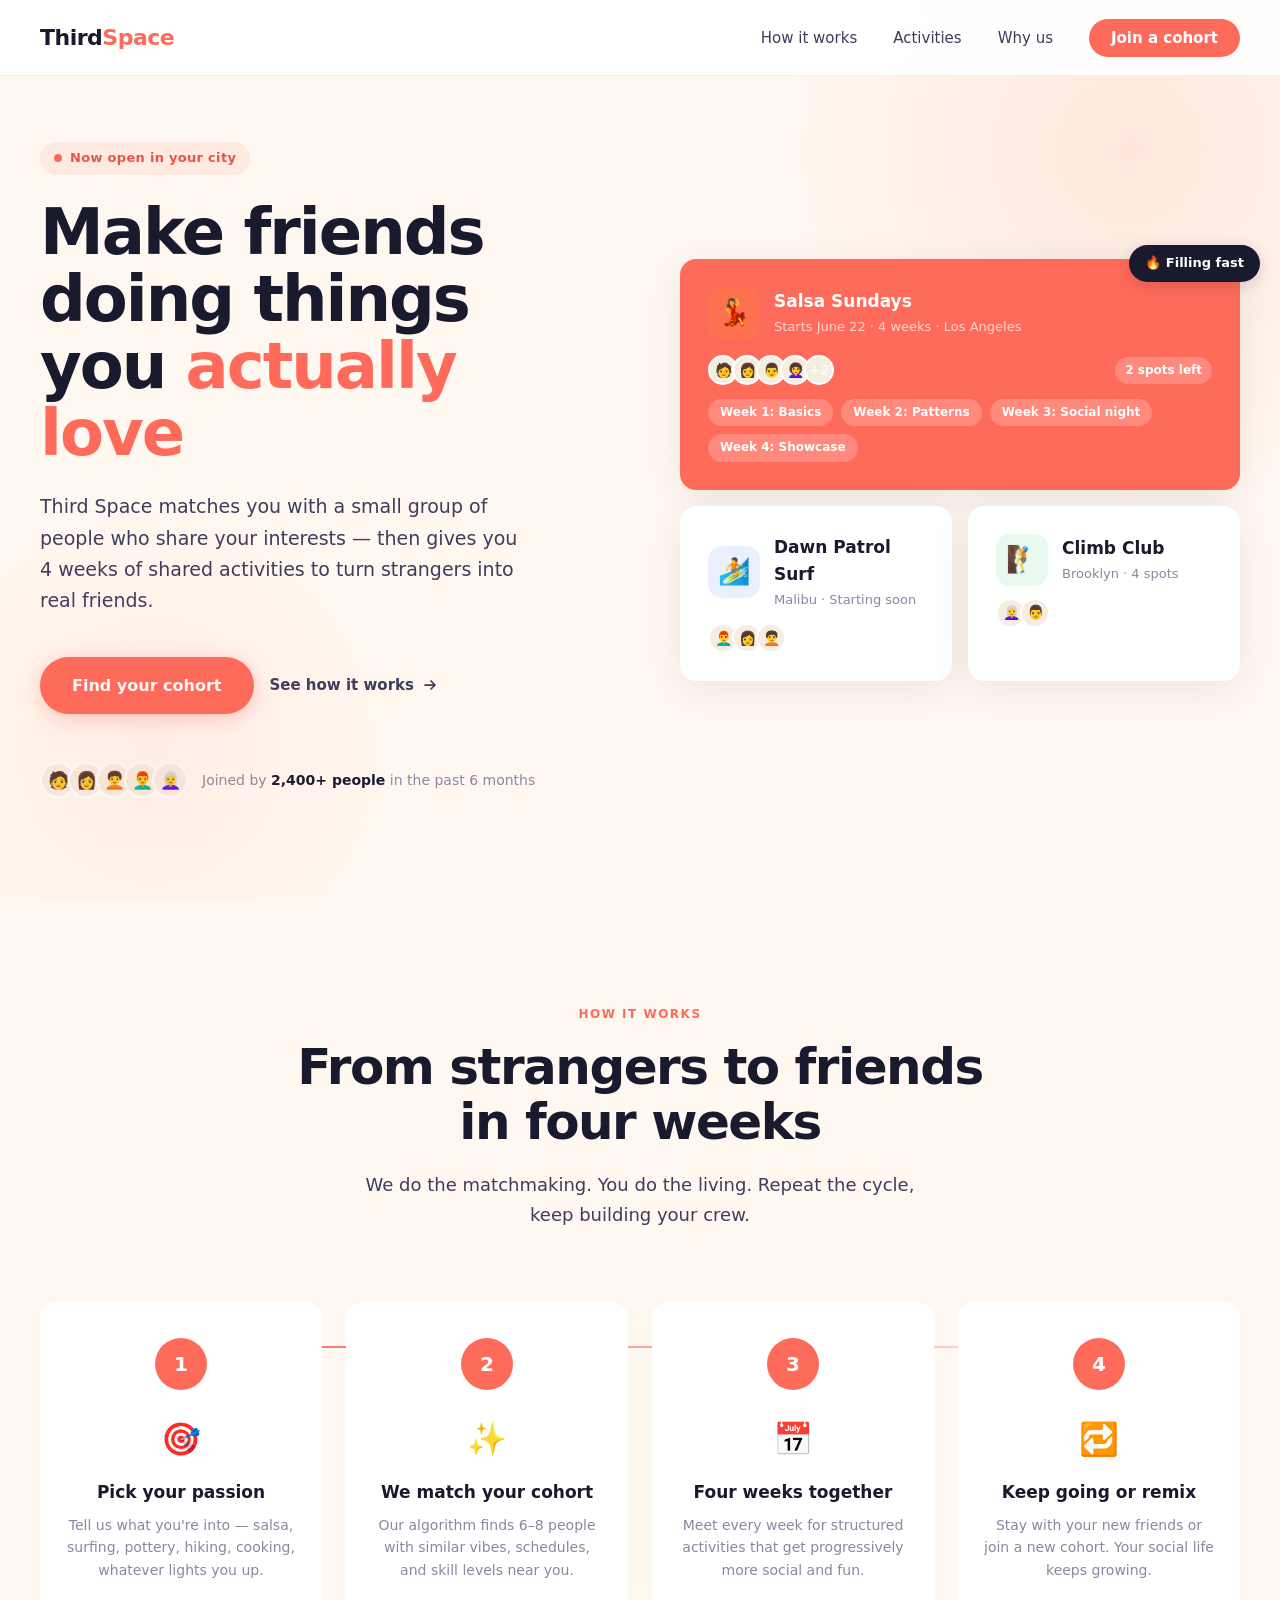
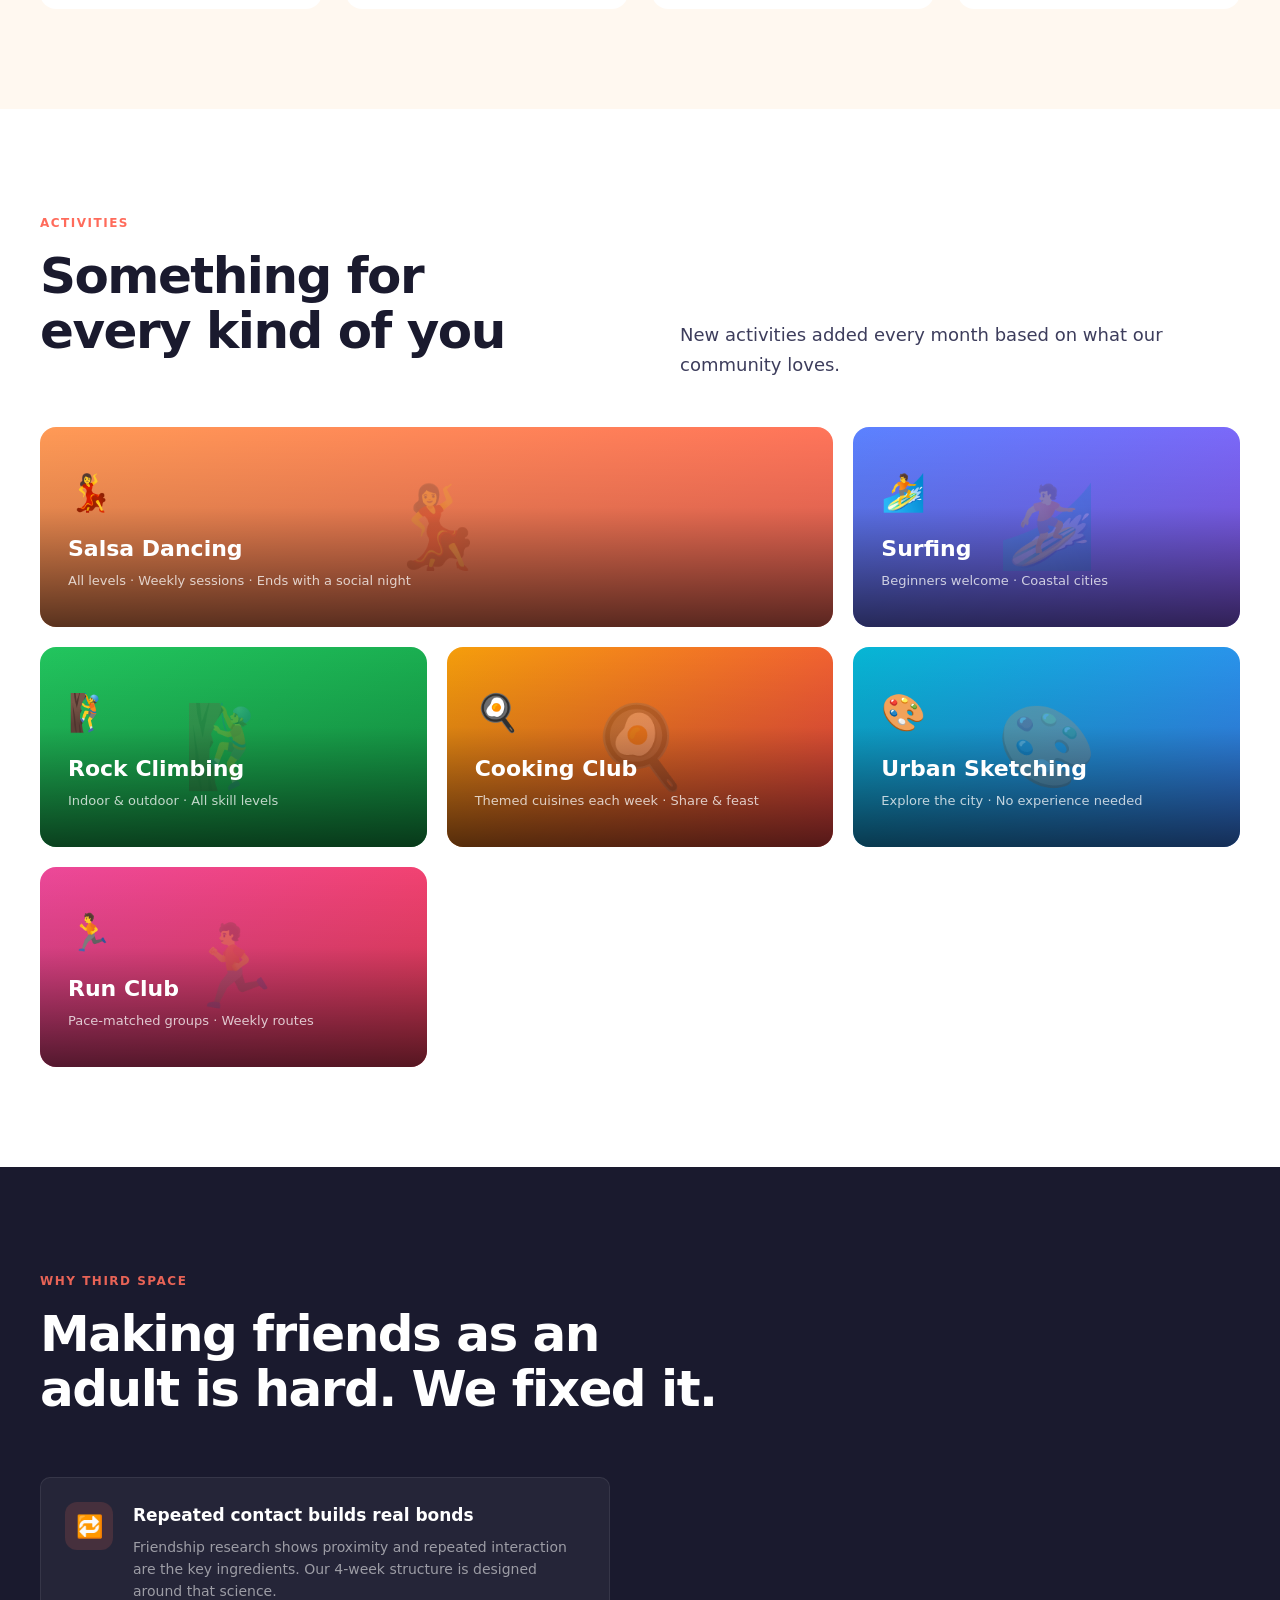
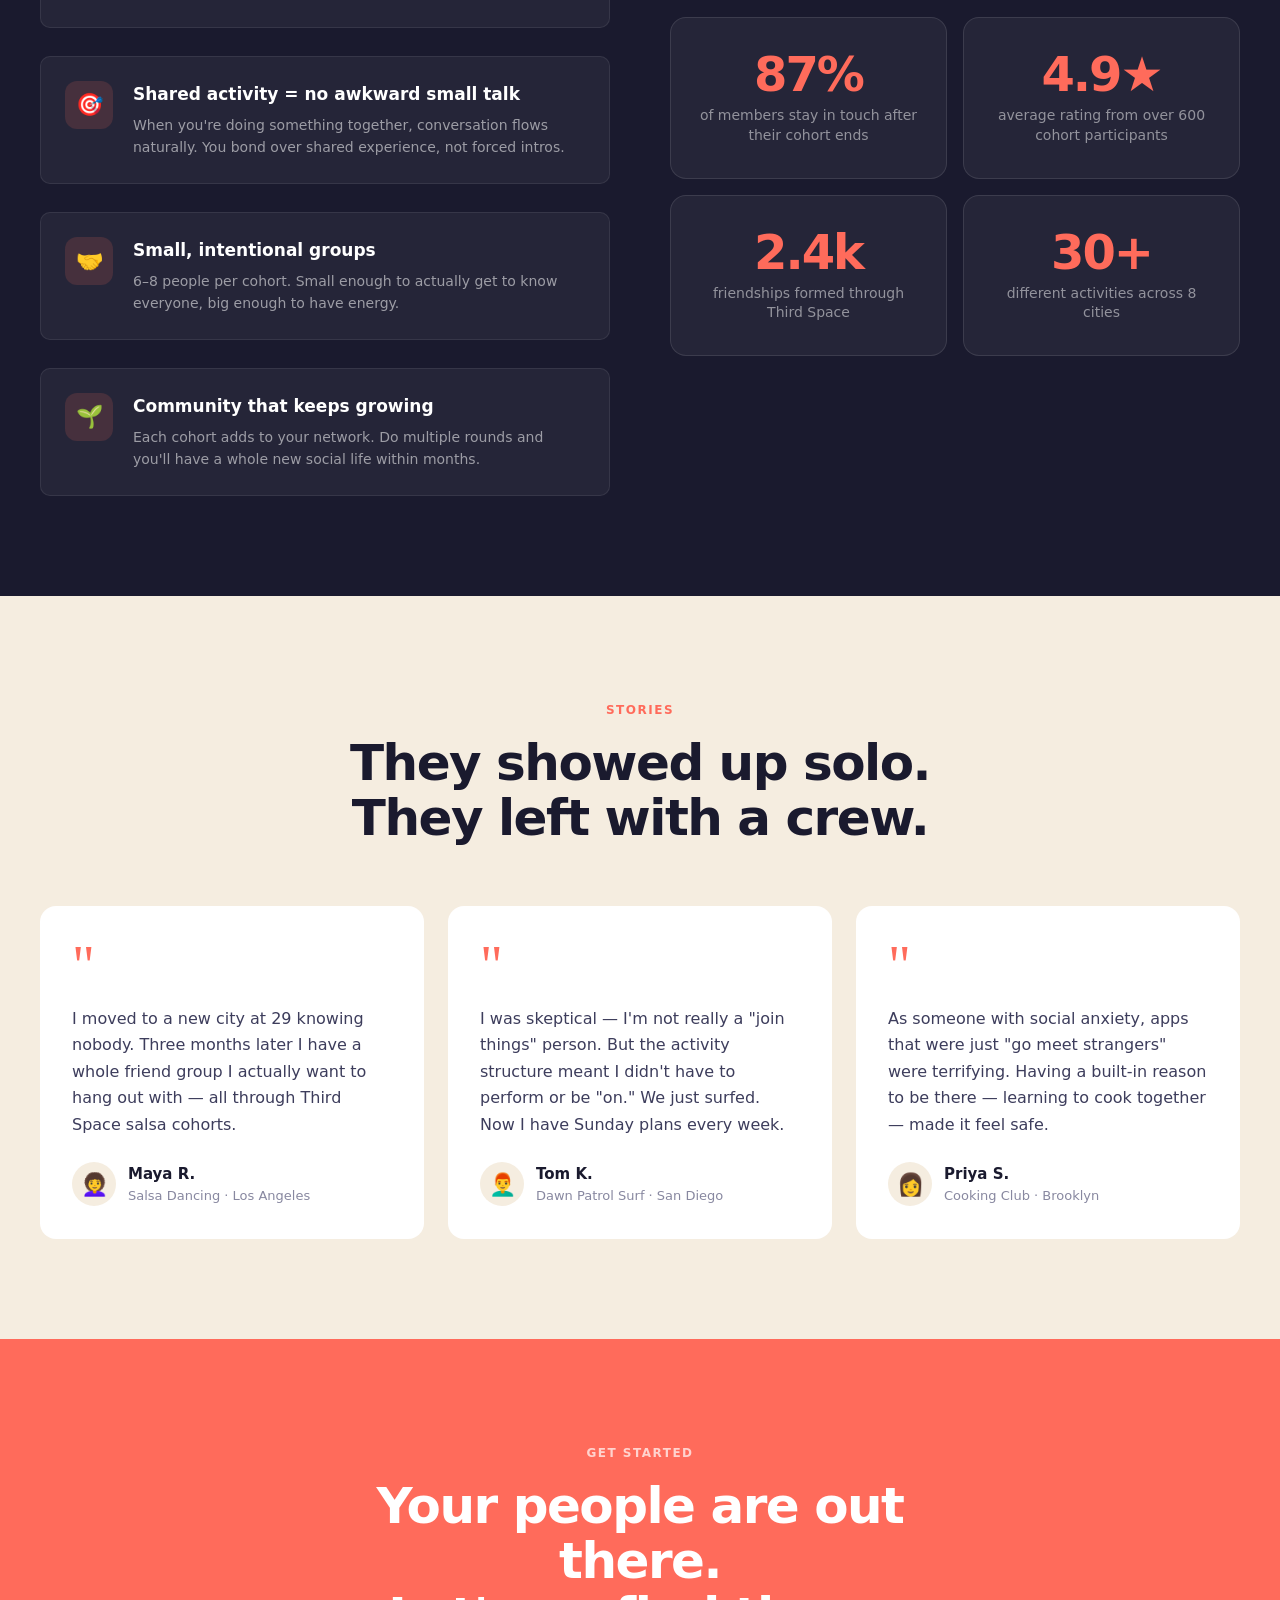
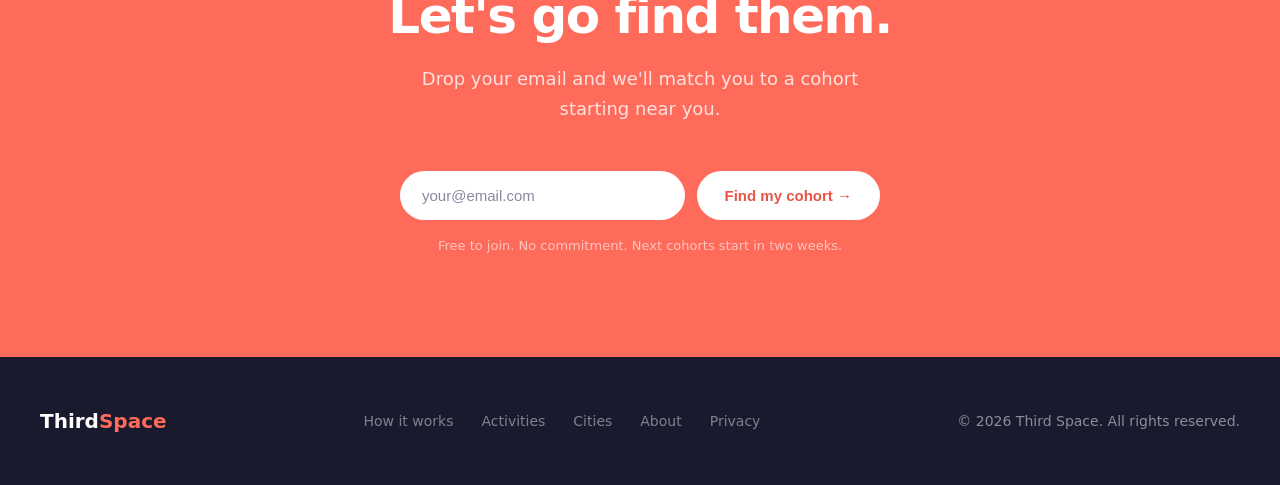
==== commit c04644e1: "Replace with Third Space landing page Complete redesign as Third Space — a cohort-based friendship-b" ====
--- a/index.html
+++ b/index.html
@@ -3,490 +3,1246 @@
 <head>
   <meta charset="UTF-8" />
   <meta name="viewport" content="width=device-width, initial-scale=1.0" />
-  <title>SHED — The Sink Liner That Actually Works</title>
-  <meta name="description" content="SHED is a perforated mesh sink liner built for shaving. Water flows through. Hair doesn't. No clogged drains. No messy sink. Just the clean finish every shave deserves." />
-  <link rel="preconnect" href="https://fonts.googleapis.com" />
-  <link rel="preconnect" href="https://fonts.gstatic.com" crossorigin />
-  <link href="https://fonts.googleapis.com/css2?family=Inter:wght@300;400;500;600;700;800;900&display=swap" rel="stylesheet" />
-  <link rel="stylesheet" href="style.css" />
+  <title>Third Space — Find Your People</title>
+  <style>
+    *, *::before, *::after { box-sizing: border-box; margin: 0; padding: 0; }
+
+    :root {
+      --coral: #FF6B5B;
+      --coral-dark: #E85547;
+      --sand: #FFF8F0;
+      --clay: #F5EDE0;
+      --ink: #1A1A2E;
+      --ink-soft: #3D3D5C;
+      --muted: #8888A0;
+      --white: #FFFFFF;
+      --radius: 16px;
+      --radius-sm: 10px;
+    }
+
+    html { scroll-behavior: smooth; }
+
+    body {
+      font-family: -apple-system, BlinkMacSystemFont, 'Segoe UI', system-ui, sans-serif;
+      background: var(--white);
+      color: var(--ink);
+      line-height: 1.6;
+      overflow-x: hidden;
+    }
+
+    /* NAV */
+    nav {
+      position: fixed;
+      top: 0;
+      left: 0;
+      right: 0;
+      z-index: 100;
+      padding: 20px 40px;
+      display: flex;
+      align-items: center;
+      justify-content: space-between;
+      background: rgba(255,255,255,0.92);
+      backdrop-filter: blur(12px);
+      border-bottom: 1px solid rgba(0,0,0,0.06);
+    }
+
+    .logo {
+      font-size: 22px;
+      font-weight: 800;
+      color: var(--ink);
+      letter-spacing: -0.5px;
+    }
+
+    .logo span { color: var(--coral); }
+
+    nav ul {
+      list-style: none;
+      display: flex;
+      gap: 36px;
+    }
+
+    nav ul a {
+      text-decoration: none;
+      color: var(--ink-soft);
+      font-size: 15px;
+      font-weight: 500;
+      transition: color 0.2s;
+    }
+
+    nav ul a:hover { color: var(--coral); }
+
+    .nav-cta {
+      background: var(--coral);
+      color: var(--white) !important;
+      padding: 10px 22px;
+      border-radius: 50px;
+      font-weight: 600 !important;
+      transition: background 0.2s, transform 0.15s !important;
+    }
+
+    .nav-cta:hover {
+      background: var(--coral-dark) !important;
+      color: var(--white) !important;
+      transform: translateY(-1px);
+    }
+
+    /* HERO */
+    .hero {
+      min-height: 100vh;
+      display: flex;
+      align-items: center;
+      padding: 120px 40px 80px;
+      background: var(--sand);
+      position: relative;
+      overflow: hidden;
+    }
+
+    .hero::before {
+      content: '';
+      position: absolute;
+      top: -200px;
+      right: -200px;
+      width: 700px;
+      height: 700px;
+      border-radius: 50%;
+      background: radial-gradient(circle, rgba(255,107,91,0.12) 0%, transparent 70%);
+      pointer-events: none;
+    }
+
+    .hero::after {
+      content: '';
+      position: absolute;
+      bottom: -100px;
+      left: -100px;
+      width: 500px;
+      height: 500px;
+      border-radius: 50%;
+      background: radial-gradient(circle, rgba(255,107,91,0.08) 0%, transparent 70%);
+      pointer-events: none;
+    }
+
+    .hero-inner {
+      max-width: 1200px;
+      margin: 0 auto;
+      width: 100%;
+      display: grid;
+      grid-template-columns: 1fr 1fr;
+      gap: 80px;
+      align-items: center;
+    }
+
+    .hero-badge {
+      display: inline-flex;
+      align-items: center;
+      gap: 8px;
+      background: rgba(255,107,91,0.1);
+      color: var(--coral-dark);
+      padding: 6px 14px;
+      border-radius: 50px;
+      font-size: 13px;
+      font-weight: 600;
+      letter-spacing: 0.3px;
+      margin-bottom: 24px;
+    }
+
+    .hero-badge::before {
+      content: '';
+      width: 8px;
+      height: 8px;
+      background: var(--coral);
+      border-radius: 50%;
+    }
+
+    .hero h1 {
+      font-size: clamp(42px, 5vw, 66px);
+      font-weight: 900;
+      line-height: 1.05;
+      letter-spacing: -2px;
+      color: var(--ink);
+      margin-bottom: 24px;
+    }
+
+    .hero h1 em {
+      font-style: normal;
+      color: var(--coral);
+    }
+
+    .hero p {
+      font-size: 19px;
+      color: var(--ink-soft);
+      margin-bottom: 40px;
+      max-width: 480px;
+      line-height: 1.65;
+    }
+
+    .hero-actions {
+      display: flex;
+      gap: 16px;
+      align-items: center;
+      flex-wrap: wrap;
+    }
+
+    .btn-primary {
+      display: inline-block;
+      background: var(--coral);
+      color: var(--white);
+      padding: 16px 32px;
+      border-radius: 50px;
+      font-size: 16px;
+      font-weight: 700;
+      text-decoration: none;
+      transition: background 0.2s, transform 0.15s, box-shadow 0.2s;
+      box-shadow: 0 4px 20px rgba(255,107,91,0.35);
+    }
+
+    .btn-primary:hover {
+      background: var(--coral-dark);
+      transform: translateY(-2px);
+      box-shadow: 0 8px 28px rgba(255,107,91,0.4);
+    }
+
+    .btn-ghost {
+      display: inline-flex;
+      align-items: center;
+      gap: 8px;
+      color: var(--ink-soft);
+      font-size: 15px;
+      font-weight: 600;
+      text-decoration: none;
+      transition: color 0.2s;
+    }
+
+    .btn-ghost:hover { color: var(--coral); }
+
+    .btn-ghost svg { transition: transform 0.2s; }
+    .btn-ghost:hover svg { transform: translateX(4px); }
+
+    .hero-social-proof {
+      margin-top: 48px;
+      display: flex;
+      align-items: center;
+      gap: 14px;
+    }
+
+    .avatars {
+      display: flex;
+    }
+
+    .avatars span {
+      width: 36px;
+      height: 36px;
+      border-radius: 50%;
+      border: 2px solid var(--white);
+      margin-left: -8px;
+      font-size: 17px;
+      display: flex;
+      align-items: center;
+      justify-content: center;
+      background: var(--clay);
+    }
+
+    .avatars span:first-child { margin-left: 0; }
+
+    .social-proof-text {
+      font-size: 14px;
+      color: var(--muted);
+    }
+
+    .social-proof-text strong {
+      color: var(--ink);
+      font-weight: 700;
+    }
+
+    /* HERO VISUAL */
+    .hero-visual {
+      position: relative;
+    }
+
+    .cohort-card {
+      background: var(--white);
+      border-radius: var(--radius);
+      padding: 28px;
+      box-shadow: 0 8px 40px rgba(0,0,0,0.08);
+      margin-bottom: 16px;
+      position: relative;
+      transition: transform 0.3s;
+    }
+
+    .cohort-card:hover { transform: translateY(-4px); }
+
+    .cohort-card-header {
+      display: flex;
+      align-items: center;
+      gap: 14px;
+      margin-bottom: 16px;
+    }
+
+    .cohort-emoji {
+      width: 52px;
+      height: 52px;
+      border-radius: 14px;
+      display: flex;
+      align-items: center;
+      justify-content: center;
+      font-size: 26px;
+      flex-shrink: 0;
+    }
+
+    .cohort-emoji.orange { background: rgba(255,165,0,0.12); }
+    .cohort-emoji.blue   { background: rgba(91,130,255,0.12); }
+    .cohort-emoji.green  { background: rgba(72,200,120,0.12); }
+
+    .cohort-title {
+      font-size: 17px;
+      font-weight: 700;
+      color: var(--ink);
+      margin-bottom: 2px;
+    }
+
+    .cohort-subtitle {
+      font-size: 13px;
+      color: var(--muted);
+    }
+
+    .cohort-members {
+      display: flex;
+      align-items: center;
+      justify-content: space-between;
+    }
+
+    .member-row {
+      display: flex;
+    }
+
+    .member-dot {
+      width: 30px;
+      height: 30px;
+      border-radius: 50%;
+      border: 2px solid var(--white);
+      margin-left: -6px;
+      font-size: 14px;
+      display: flex;
+      align-items: center;
+      justify-content: center;
+      background: var(--clay);
+    }
+
+    .member-dot:first-child { margin-left: 0; }
+
+    .spots-badge {
+      background: rgba(72,200,120,0.12);
+      color: #28A058;
+      font-size: 12px;
+      font-weight: 700;
+      padding: 4px 10px;
+      border-radius: 20px;
+    }
+
+    .cohort-card.featured {
+      background: var(--coral);
+      color: var(--white);
+    }
+
+    .cohort-card.featured .cohort-title { color: var(--white); }
+    .cohort-card.featured .cohort-subtitle { color: rgba(255,255,255,0.7); }
+    .cohort-card.featured .spots-badge {
+      background: rgba(255,255,255,0.2);
+      color: var(--white);
+    }
+
+    .week-chips {
+      display: flex;
+      gap: 8px;
+      margin-top: 14px;
+      flex-wrap: wrap;
+    }
+
+    .chip {
+      background: rgba(255,255,255,0.2);
+      color: var(--white);
+      font-size: 12px;
+      font-weight: 600;
+      padding: 4px 12px;
+      border-radius: 20px;
+    }
+
+    .floating-badge {
+      position: absolute;
+      right: -20px;
+      top: -14px;
+      background: var(--ink);
+      color: var(--white);
+      font-size: 13px;
+      font-weight: 700;
+      padding: 8px 16px;
+      border-radius: 50px;
+      white-space: nowrap;
+      box-shadow: 0 4px 16px rgba(0,0,0,0.15);
+    }
+
+    /* SECTION SHARED */
+    section { padding: 100px 40px; }
+
+    .section-inner {
+      max-width: 1200px;
+      margin: 0 auto;
+    }
+
+    .section-label {
+      display: inline-block;
+      font-size: 12px;
+      font-weight: 800;
+      letter-spacing: 1.5px;
+      text-transform: uppercase;
+      color: var(--coral);
+      margin-bottom: 16px;
+    }
+
+    .section-title {
+      font-size: clamp(32px, 4vw, 50px);
+      font-weight: 900;
+      letter-spacing: -1.5px;
+      line-height: 1.1;
+      color: var(--ink);
+      margin-bottom: 20px;
+    }
+
+    .section-sub {
+      font-size: 18px;
+      color: var(--ink-soft);
+      max-width: 560px;
+      line-height: 1.65;
+    }
+
+    /* HOW IT WORKS */
+    .how {
+      background: var(--sand);
+    }
+
+    .how-header {
+      text-align: center;
+      margin-bottom: 72px;
+    }
+
+    .steps {
+      display: grid;
+      grid-template-columns: repeat(4, 1fr);
+      gap: 24px;
+      position: relative;
+    }
+
+    .steps::before {
+      content: '';
+      position: absolute;
+      top: 44px;
+      left: calc(12.5% + 28px);
+      right: calc(12.5% + 28px);
+      height: 2px;
+      background: linear-gradient(to right, var(--coral), rgba(255,107,91,0.2));
+      pointer-events: none;
+    }
+
+    .step {
+      text-align: center;
+      padding: 36px 24px 28px;
+      background: var(--white);
+      border-radius: var(--radius);
+      position: relative;
+      transition: transform 0.25s, box-shadow 0.25s;
+    }
+
+    .step:hover {
+      transform: translateY(-6px);
+      box-shadow: 0 16px 40px rgba(0,0,0,0.08);
+    }
+
+    .step-number {
+      width: 52px;
+      height: 52px;
+      border-radius: 50%;
+      background: var(--coral);
+      color: var(--white);
+      font-size: 20px;
+      font-weight: 900;
+      display: flex;
+      align-items: center;
+      justify-content: center;
+      margin: 0 auto 24px;
+      position: relative;
+      z-index: 1;
+    }
+
+    .step-icon {
+      font-size: 32px;
+      margin-bottom: 14px;
+    }
+
+    .step h3 {
+      font-size: 17px;
+      font-weight: 800;
+      color: var(--ink);
+      margin-bottom: 8px;
+    }
+
+    .step p {
+      font-size: 14px;
+      color: var(--muted);
+      line-height: 1.6;
+    }
+
+    /* ACTIVITIES */
+    .activities-header {
+      display: flex;
+      align-items: flex-end;
+      justify-content: space-between;
+      margin-bottom: 48px;
+      flex-wrap: wrap;
+      gap: 20px;
+    }
+
+    .activity-grid {
+      display: grid;
+      grid-template-columns: repeat(3, 1fr);
+      gap: 20px;
+    }
+
+    .activity-card {
+      border-radius: var(--radius);
+      padding: 36px 28px;
+      position: relative;
+      overflow: hidden;
+      cursor: pointer;
+      transition: transform 0.25s, box-shadow 0.25s;
+      min-height: 200px;
+      display: flex;
+      flex-direction: column;
+      justify-content: flex-end;
+    }
+
+    .activity-card:hover {
+      transform: translateY(-6px);
+      box-shadow: 0 20px 50px rgba(0,0,0,0.14);
+    }
+
+    .activity-card::before {
+      content: '';
+      position: absolute;
+      inset: 0;
+      background: linear-gradient(to top, rgba(0,0,0,0.65) 0%, rgba(0,0,0,0.1) 60%, transparent 100%);
+      z-index: 1;
+    }
+
+    .activity-bg {
+      position: absolute;
+      inset: 0;
+      font-size: 80px;
+      display: flex;
+      align-items: center;
+      justify-content: center;
+      opacity: 0.25;
+    }
+
+    .activity-card:nth-child(1) { background: linear-gradient(135deg, #FF9A56, #FF6B5B); }
+    .activity-card:nth-child(2) { background: linear-gradient(135deg, #5B82FF, #8B5CF6); }
+    .activity-card:nth-child(3) { background: linear-gradient(135deg, #22C55E, #16A34A); }
+    .activity-card:nth-child(4) { background: linear-gradient(135deg, #F59E0B, #EF4444); }
+    .activity-card:nth-child(5) { background: linear-gradient(135deg, #06B6D4, #3B82F6); }
+    .activity-card:nth-child(6) { background: linear-gradient(135deg, #EC4899, #F43F5E); }
+
+    .activity-content {
+      position: relative;
+      z-index: 2;
+    }
+
+    .activity-emoji {
+      font-size: 36px;
+      margin-bottom: 10px;
+      display: block;
+    }
+
+    .activity-name {
+      font-size: 22px;
+      font-weight: 800;
+      color: var(--white);
+      margin-bottom: 4px;
+    }
+
+    .activity-meta {
+      font-size: 13px;
+      color: rgba(255,255,255,0.75);
+      font-weight: 500;
+    }
+
+    .activity-card.wide {
+      grid-column: span 2;
+    }
+
+    /* WHY SECTION */
+    .why { background: var(--ink); color: var(--white); }
+
+    .why .section-label { color: rgba(255,107,91,0.9); }
+
+    .why .section-title { color: var(--white); }
+
+    .why-grid {
+      display: grid;
+      grid-template-columns: 1fr 1fr;
+      gap: 60px;
+      align-items: center;
+      margin-top: 60px;
+    }
+
+    .why-features {
+      display: flex;
+      flex-direction: column;
+      gap: 28px;
+    }
+
+    .why-feature {
+      display: flex;
+      gap: 20px;
+      align-items: flex-start;
+      padding: 24px;
+      border-radius: var(--radius-sm);
+      background: rgba(255,255,255,0.05);
+      border: 1px solid rgba(255,255,255,0.08);
+      transition: background 0.2s, border-color 0.2s;
+    }
+
+    .why-feature:hover {
+      background: rgba(255,107,91,0.1);
+      border-color: rgba(255,107,91,0.3);
+    }
+
+    .why-icon {
+      width: 48px;
+      height: 48px;
+      border-radius: 12px;
+      background: rgba(255,107,91,0.15);
+      display: flex;
+      align-items: center;
+      justify-content: center;
+      font-size: 22px;
+      flex-shrink: 0;
+    }
+
+    .why-feature h3 {
+      font-size: 17px;
+      font-weight: 700;
+      color: var(--white);
+      margin-bottom: 6px;
+    }
+
+    .why-feature p {
+      font-size: 14px;
+      color: rgba(255,255,255,0.55);
+      line-height: 1.6;
+    }
+
+    .stat-grid {
+      display: grid;
+      grid-template-columns: 1fr 1fr;
+      gap: 16px;
+    }
+
+    .stat-card {
+      background: rgba(255,255,255,0.05);
+      border: 1px solid rgba(255,255,255,0.1);
+      border-radius: var(--radius);
+      padding: 32px 24px;
+      text-align: center;
+    }
+
+    .stat-number {
+      font-size: 48px;
+      font-weight: 900;
+      color: var(--coral);
+      letter-spacing: -2px;
+      line-height: 1;
+      margin-bottom: 8px;
+    }
+
+    .stat-label {
+      font-size: 14px;
+      color: rgba(255,255,255,0.5);
+      line-height: 1.4;
+    }
+
+    /* TESTIMONIALS */
+    .testimonials { background: var(--clay); }
+
+    .testimonials-header {
+      text-align: center;
+      margin-bottom: 60px;
+    }
+
+    .testimonial-grid {
+      display: grid;
+      grid-template-columns: repeat(3, 1fr);
+      gap: 24px;
+    }
+
+    .testimonial-card {
+      background: var(--white);
+      border-radius: var(--radius);
+      padding: 32px;
+      position: relative;
+      transition: transform 0.25s, box-shadow 0.25s;
+    }
+
+    .testimonial-card:hover {
+      transform: translateY(-4px);
+      box-shadow: 0 16px 40px rgba(0,0,0,0.08);
+    }
+
+    .quote-mark {
+      font-size: 56px;
+      color: var(--coral);
+      line-height: 1;
+      margin-bottom: 12px;
+      font-family: Georgia, serif;
+    }
+
+    .testimonial-text {
+      font-size: 16px;
+      color: var(--ink-soft);
+      line-height: 1.65;
+      margin-bottom: 24px;
+    }
+
+    .testimonial-author {
+      display: flex;
+      align-items: center;
+      gap: 12px;
+    }
+
+    .author-avatar {
+      width: 44px;
+      height: 44px;
+      border-radius: 50%;
+      font-size: 22px;
+      display: flex;
+      align-items: center;
+      justify-content: center;
+      background: var(--clay);
+      flex-shrink: 0;
+    }
+
+    .author-name {
+      font-size: 15px;
+      font-weight: 700;
+      color: var(--ink);
+    }
+
+    .author-cohort {
+      font-size: 13px;
+      color: var(--muted);
+    }
+
+    /* CTA */
+    .cta {
+      background: var(--coral);
+      text-align: center;
+      padding: 100px 40px;
+    }
+
+    .cta .section-label { color: rgba(255,255,255,0.7); }
+
+    .cta .section-title { color: var(--white); max-width: 700px; margin: 0 auto 20px; }
+
+    .cta .section-sub { color: rgba(255,255,255,0.8); max-width: 500px; margin: 0 auto 48px; }
+
+    .signup-form {
+      display: flex;
+      gap: 12px;
+      max-width: 480px;
+      margin: 0 auto;
+      flex-wrap: wrap;
+      justify-content: center;
+    }
+
+    .signup-form input {
+      flex: 1;
+      min-width: 220px;
+      padding: 16px 22px;
+      border-radius: 50px;
+      border: none;
+      font-size: 15px;
+      outline: none;
+      background: var(--white);
+      color: var(--ink);
+    }
+
+    .signup-form input::placeholder { color: var(--muted); }
+
+    .btn-white {
+      background: var(--white);
+      color: var(--coral-dark);
+      padding: 16px 28px;
+      border-radius: 50px;
+      font-size: 15px;
+      font-weight: 700;
+      border: none;
+      cursor: pointer;
+      transition: transform 0.15s, box-shadow 0.2s;
+      white-space: nowrap;
+    }
+
+    .btn-white:hover {
+      transform: translateY(-2px);
+      box-shadow: 0 8px 24px rgba(0,0,0,0.15);
+    }
+
+    .cta-note {
+      margin-top: 16px;
+      font-size: 13px;
+      color: rgba(255,255,255,0.6);
+    }
+
+    /* FOOTER */
+    footer {
+      background: var(--ink);
+      color: rgba(255,255,255,0.5);
+      padding: 48px 40px;
+    }
+
+    .footer-inner {
+      max-width: 1200px;
+      margin: 0 auto;
+      display: flex;
+      align-items: center;
+      justify-content: space-between;
+      flex-wrap: wrap;
+      gap: 20px;
+    }
+
+    .footer-logo {
+      font-size: 20px;
+      font-weight: 800;
+      color: var(--white);
+    }
+
+    .footer-logo span { color: var(--coral); }
+
+    .footer-links {
+      display: flex;
+      gap: 28px;
+      list-style: none;
+    }
+
+    .footer-links a {
+      text-decoration: none;
+      color: rgba(255,255,255,0.45);
+      font-size: 14px;
+      transition: color 0.2s;
+    }
+
+    .footer-links a:hover { color: var(--white); }
+
+    .footer-copy { font-size: 14px; }
+
+    /* RESPONSIVE */
+    @media (max-width: 900px) {
+      nav ul { display: none; }
+
+      .hero-inner {
+        grid-template-columns: 1fr;
+        gap: 60px;
+      }
+
+      .hero-visual { display: none; }
+
+      .steps {
+        grid-template-columns: repeat(2, 1fr);
+      }
+
+      .steps::before { display: none; }
+
+      .activity-grid {
+        grid-template-columns: repeat(2, 1fr);
+      }
+
+      .activity-card.wide { grid-column: span 1; }
+
+      .why-grid {
+        grid-template-columns: 1fr;
+        gap: 40px;
+      }
+
+      .testimonial-grid {
+        grid-template-columns: 1fr;
+      }
+    }
+
+    @media (max-width: 600px) {
+      nav { padding: 16px 20px; }
+      section { padding: 70px 20px; }
+      .hero { padding: 100px 20px 60px; }
+
+      .steps { grid-template-columns: 1fr; }
+
+      .activity-grid { grid-template-columns: 1fr; }
+
+      .stat-grid { grid-template-columns: 1fr 1fr; }
+
+      .footer-inner { flex-direction: column; align-items: flex-start; }
+
+      .footer-links { flex-wrap: wrap; gap: 16px; }
+    }
+  </style>
 </head>
 <body>
 
   <!-- NAV -->
-  <nav class="nav" id="nav">
-    <div class="nav-inner">
-      <div class="nav-logo">SHED<span class="nav-logo-reg">®</span></div>
-      <a href="#signup" class="nav-cta">Get Early Access</a>
-    </div>
+  <nav>
+    <div class="logo">Third<span>Space</span></div>
+    <ul>
+      <li><a href="#how">How it works</a></li>
+      <li><a href="#activities">Activities</a></li>
+      <li><a href="#why">Why us</a></li>
+      <li><a href="#join" class="nav-cta">Join a cohort</a></li>
+    </ul>
   </nav>
 
   <!-- HERO -->
-  <section class="hero" id="hero">
-    <div class="hero-bg-text">SHED</div>
-    <div class="hero-content">
-      <div class="hero-eyebrow">
-        <span class="dot"></span>
-        Sink Liner · Men's Grooming
-        <span class="dot"></span>
+  <section class="hero">
+    <div class="hero-inner">
+      <div class="hero-text">
+        <div class="hero-badge">Now open in your city</div>
+        <h1>Make friends<br/>doing things<br/>you <em>actually love</em></h1>
+        <p>Third Space matches you with a small group of people who share your interests — then gives you 4 weeks of shared activities to turn strangers into real friends.</p>
+        <div class="hero-actions">
+          <a href="#join" class="btn-primary">Find your cohort</a>
+          <a href="#how" class="btn-ghost">
+            See how it works
+            <svg width="16" height="16" viewBox="0 0 16 16" fill="none">
+              <path d="M3 8h10M9 4l4 4-4 4" stroke="currentColor" stroke-width="1.75" stroke-linecap="round" stroke-linejoin="round"/>
+            </svg>
+          </a>
+        </div>
+        <div class="hero-social-proof">
+          <div class="avatars">
+            <span>🧑</span><span>👩</span><span>🧑‍🦱</span><span>👨‍🦰</span><span>👩‍🦳</span>
+          </div>
+          <div class="social-proof-text">
+            Joined by <strong>2,400+ people</strong> in the past 6 months
+          </div>
+        </div>
       </div>
-      <h1 class="hero-headline">
-        Water flows.<br />
-        Hair doesn't.<br />
-        <span class="headline-accent">Drain never clogs.</span>
-      </h1>
-      <p class="hero-sub">
-        SHED is a perforated mesh liner that covers your sink during every shave. 
-        Water drains right through. Every hair gets caught on top. Lift it. Toss it. 
-        The sink is spotless — the drain stays clear.
-      </p>
-      <div class="hero-product-tag">
-        <span class="tag-label">Micro-perforated &bull; Full-coverage &bull; Water-draining &bull; Hair-trapping</span>
-      </div>
-      <a href="#signup" class="btn-primary hero-btn">
-        Try 30 Liners — $9
-        <svg width="16" height="16" viewBox="0 0 16 16" fill="none"><path d="M3 8h10M9 4l4 4-4 4" stroke="currentColor" stroke-width="2" stroke-linecap="round" stroke-linejoin="round"/></svg>
-      </a>
-    </div>
-    <div class="hero-visual">
-      <div class="product-card">
-        <div class="sheet-illustration">
-          <!-- Animated mesh liner illustration -->
-          <div class="mesh-liner">
-            <div class="mesh-perf-grid" id="meshGrid"></div>
-            <div class="mesh-drain-hole"></div>
-            <div class="mesh-brand">SHED<sup>®</sup></div>
-            <div class="mesh-water-drops">
-              <div class="water-drop wd1"></div>
-              <div class="water-drop wd2"></div>
-              <div class="water-drop wd3"></div>
+
+      <div class="hero-visual">
+        <div class="cohort-card featured" style="position:relative;">
+          <div class="floating-badge">🔥 Filling fast</div>
+          <div class="cohort-card-header">
+            <div class="cohort-emoji orange">💃</div>
+            <div>
+              <div class="cohort-title">Salsa Sundays</div>
+              <div class="cohort-subtitle">Starts June 22 · 4 weeks · Los Angeles</div>
             </div>
-            <div class="mesh-hair-group">
-              <svg viewBox="0 0 80 50" fill="none" xmlns="http://www.w3.org/2000/svg" class="hair-svg">
-                <path d="M40 25 C32 18, 24 12, 16 22 C8 32, 18 38, 26 30 C34 22, 42 18, 52 26 C62 34, 56 44, 46 36" stroke="#2a2a2a" stroke-width="0.9" stroke-linecap="round" opacity="0.55"/>
-                <path d="M36 28 C46 18, 54 26, 50 36 C46 46, 36 40, 38 32" stroke="#2a2a2a" stroke-width="0.9" stroke-linecap="round" opacity="0.45"/>
-                <path d="M30 30 C22 24, 26 38, 36 36" stroke="#2a2a2a" stroke-width="0.8" stroke-linecap="round" opacity="0.4"/>
-                <path d="M44 22 C54 14, 64 22, 60 34 C56 46, 44 40, 48 30" stroke="#2a2a2a" stroke-width="0.9" stroke-linecap="round" opacity="0.45"/>
-                <path d="M34 32 C26 28, 20 36, 28 42 C36 48, 44 36, 40 30" stroke="#2a2a2a" stroke-width="0.8" stroke-linecap="round" opacity="0.4"/>
-                <path d="M42 20 C50 26, 46 36, 38 34 C30 32, 34 22, 42 20" stroke="#2a2a2a" stroke-width="0.7" stroke-linecap="round" opacity="0.35"/>
-              </svg>
+          </div>
+          <div class="cohort-members">
+            <div class="member-row">
+              <div class="member-dot">🧑</div>
+              <div class="member-dot">👩</div>
+              <div class="member-dot">👨</div>
+              <div class="member-dot">👩‍🦱</div>
+              <div class="member-dot">+2</div>
             </div>
-          </div>
-        </div>
-        <div class="product-specs">
-          <span>30 LINERS</span>
-          <span class="spec-dot">•</span>
-          <span>SHIPS FLAT</span>
-          <span class="spec-dot">•</span>
-          <span>$9</span>
-        </div>
-      </div>
-    </div>
-    <div class="scroll-hint">
-      <div class="scroll-line"></div>
-      <span>scroll</span>
-    </div>
-  </section>
-
-  <!-- THE REAL PROBLEM -->
-  <section class="section problem-section" id="problem">
-    <div class="container">
-      <div class="problem-grid">
-        <div class="problem-label">Two problems. One product.</div>
-        <div class="problem-statements">
-          <div class="problem-item" data-animate>
-            <div class="problem-number">01</div>
-            <p>Hair in the drain is a slow disaster. Every shave pushes more clippings into the pipes. You don't feel it until the water stops draining and you're elbow-deep in it.</p>
-          </div>
-          <div class="problem-item" data-animate>
-            <div class="problem-number">02</div>
-            <p>A paper towel blocks the drain. Nothing drains. The water pools, the towel soaks through, and the hair sticks to everything. You fix one problem and create three more.</p>
-          </div>
-          <div class="problem-item" data-animate>
-            <div class="problem-number">03</div>
-            <p>You've earned the right to a clean shave — start to finish. The razor does its job. The cream does its job. The sink cleanup should be just as sorted.</p>
-          </div>
-        </div>
-      </div>
-      <div class="divider-text" data-animate>
-        <span>Water needs to drain.</span>
-        <span class="divider-accent">Hair needs to stay.</span>
+            <div class="spots-badge">2 spots left</div>
+          </div>
+          <div class="week-chips">
+            <span class="chip">Week 1: Basics</span>
+            <span class="chip">Week 2: Patterns</span>
+            <span class="chip">Week 3: Social night</span>
+            <span class="chip">Week 4: Showcase</span>
+          </div>
+        </div>
+
+        <div style="display: grid; grid-template-columns: 1fr 1fr; gap: 16px;">
+          <div class="cohort-card" style="margin:0;">
+            <div class="cohort-card-header" style="margin-bottom:12px;">
+              <div class="cohort-emoji blue">🏄</div>
+              <div>
+                <div class="cohort-title">Dawn Patrol Surf</div>
+                <div class="cohort-subtitle">Malibu · Starting soon</div>
+              </div>
+            </div>
+            <div class="member-row">
+              <div class="member-dot">👨‍🦰</div>
+              <div class="member-dot">👩</div>
+              <div class="member-dot">🧑‍🦱</div>
+            </div>
+          </div>
+          <div class="cohort-card" style="margin:0;">
+            <div class="cohort-card-header" style="margin-bottom:12px;">
+              <div class="cohort-emoji green">🧗</div>
+              <div>
+                <div class="cohort-title">Climb Club</div>
+                <div class="cohort-subtitle">Brooklyn · 4 spots</div>
+              </div>
+            </div>
+            <div class="member-row">
+              <div class="member-dot">👩‍🦳</div>
+              <div class="member-dot">👨</div>
+            </div>
+          </div>
+        </div>
       </div>
     </div>
   </section>
 
   <!-- HOW IT WORKS -->
-  <section class="section how-section" id="how">
-    <div class="container">
-      <div class="section-eyebrow">How it works</div>
-      <h2 class="section-headline">Cover. Shave.<br />Lift &amp; toss.</h2>
-      <div class="steps-grid">
-        <div class="step" data-animate>
-          <div class="step-number">01</div>
-          <div class="step-icon">
-            <!-- Mesh liner flat icon -->
-            <div class="step-sheet step-sheet--mesh">
-              <div class="step-mesh-pattern"></div>
-              <div class="step-drain-center"></div>
-            </div>
-          </div>
-          <h3 class="step-title">Cover the sink.</h3>
-          <p class="step-desc">Lay the SHED liner flat in your sink. It covers the whole basin — walls to drain. No adjustment needed. It sits there while you shave.</p>
-        </div>
-        <div class="step step--arrow" data-animate>
-          <svg width="32" height="32" viewBox="0 0 32 32" fill="none"><path d="M6 16h20M18 8l8 8-8 8" stroke="#5C9E78" stroke-width="2.5" stroke-linecap="round" stroke-linejoin="round"/></svg>
-        </div>
-        <div class="step" data-animate>
-          <div class="step-number">02</div>
-          <div class="step-icon">
-            <!-- Water flowing through icon -->
-            <div class="step-sheet step-sheet--flow">
-              <div class="flow-arrows">
-                <div class="flow-drop fa1"></div>
-                <div class="flow-drop fa2"></div>
-                <div class="flow-drop fa3"></div>
-              </div>
-              <div class="flow-hair-line"></div>
-            </div>
-          </div>
-          <h3 class="step-title">Water through. Hair on top.</h3>
-          <p class="step-desc">Micro-perforations let every drop of water drain freely. Hair and clippings? They're too large. They stay on the surface, exactly where you can see them.</p>
-        </div>
-        <div class="step step--arrow" data-animate>
-          <svg width="32" height="32" viewBox="0 0 32 32" fill="none"><path d="M6 16h20M18 8l8 8-8 8" stroke="#5C9E78" stroke-width="2.5" stroke-linecap="round" stroke-linejoin="round"/></svg>
-        </div>
-        <div class="step" data-animate>
-          <div class="step-number">03</div>
-          <div class="step-icon">
-            <div class="step-sheet step-sheet--tossed">
-              <div class="toss-icon">
-                <svg viewBox="0 0 40 40" fill="none" xmlns="http://www.w3.org/2000/svg">
-                  <rect x="8" y="8" width="24" height="24" rx="3" fill="#5C9E78" opacity="0.15" stroke="#5C9E78" stroke-width="1.5"/>
-                  <path d="M14 20l4 4 8-8" stroke="#5C9E78" stroke-width="2" stroke-linecap="round" stroke-linejoin="round"/>
-                </svg>
-              </div>
-            </div>
-          </div>
-          <h3 class="step-title">Lift it. Toss it. Done.</h3>
-          <p class="step-desc">Peel the liner off the sink. The hair comes with it — dry, contained, clean. Toss it in the bin. The sink is spotless. The drain is clear. Walk away.</p>
-        </div>
+  <section class="how" id="how">
+    <div class="section-inner">
+      <div class="how-header">
+        <div class="section-label">How it works</div>
+        <h2 class="section-title">From strangers to friends<br/>in four weeks</h2>
+        <p class="section-sub" style="margin: 0 auto;">We do the matchmaking. You do the living. Repeat the cycle, keep building your crew.</p>
       </div>
-      <div class="trim-fold-gone" data-animate>
-        <span class="tfg-word">COVER.</span>
-        <span class="tfg-word">DRAIN.</span>
-        <span class="tfg-word tfg-gone">CLEAR.</span>
+      <div class="steps">
+        <div class="step">
+          <div class="step-number">1</div>
+          <div class="step-icon">🎯</div>
+          <h3>Pick your passion</h3>
+          <p>Tell us what you're into — salsa, surfing, pottery, hiking, cooking, whatever lights you up.</p>
+        </div>
+        <div class="step">
+          <div class="step-number">2</div>
+          <div class="step-icon">✨</div>
+          <h3>We match your cohort</h3>
+          <p>Our algorithm finds 6–8 people with similar vibes, schedules, and skill levels near you.</p>
+        </div>
+        <div class="step">
+          <div class="step-number">3</div>
+          <div class="step-icon">📅</div>
+          <h3>Four weeks together</h3>
+          <p>Meet every week for structured activities that get progressively more social and fun.</p>
+        </div>
+        <div class="step">
+          <div class="step-number">4</div>
+          <div class="step-icon">🔁</div>
+          <h3>Keep going or remix</h3>
+          <p>Stay with your new friends or join a new cohort. Your social life keeps growing.</p>
+        </div>
       </div>
     </div>
   </section>
 
-  <!-- FEATURES -->
-  <section class="section features-section" id="features">
-    <div class="container">
-      <div class="features-layout">
-        <div class="features-left">
-          <div class="section-eyebrow">The engineering</div>
-          <h2 class="section-headline">Not paper.<br />Not foam.<br />Actual mesh.</h2>
-          <p class="features-intro">SHED is built from a single-use perforated liner — engineered to solve two problems that no product ever tackled at the same time: a dry sink and a clear drain.</p>
-        </div>
-        <div class="features-right">
-          <div class="feature-item" data-animate>
-            <div class="feature-icon">
-              <svg viewBox="0 0 24 24" fill="none">
-                <circle cx="5" cy="5" r="1.2" fill="#5C9E78"/>
-                <circle cx="12" cy="5" r="1.2" fill="#5C9E78"/>
-                <circle cx="19" cy="5" r="1.2" fill="#5C9E78"/>
-                <circle cx="5" cy="12" r="1.2" fill="#5C9E78"/>
-                <circle cx="12" cy="12" r="1.2" fill="#5C9E78"/>
-                <circle cx="19" cy="12" r="1.2" fill="#5C9E78"/>
-                <circle cx="5" cy="19" r="1.2" fill="#5C9E78"/>
-                <circle cx="12" cy="19" r="1.2" fill="#5C9E78"/>
-                <circle cx="19" cy="19" r="1.2" fill="#5C9E78"/>
-              </svg>
-            </div>
-            <div class="feature-text">
-              <h4>Micro-perforated mesh</h4>
-              <p>Hundreds of precision holes — large enough for water to drain freely, small enough that every hair strand stays on top. No blocked drains, ever.</p>
-            </div>
-          </div>
-          <div class="feature-item" data-animate>
-            <div class="feature-icon">
-              <svg viewBox="0 0 24 24" fill="none"><path d="M12 3C12 3 6 7 6 13a6 6 0 0 0 12 0c0-6-6-10-6-10z" stroke="#5C9E78" stroke-width="1.5" stroke-linecap="round"/></svg>
-            </div>
-            <div class="feature-text">
-              <h4>Full-coverage basin fit</h4>
-              <p>Sized to cover your entire sink bowl, side to side. No hair escapes underneath. No partial coverage. The whole sink is protected.</p>
-            </div>
-          </div>
-          <div class="feature-item" data-animate>
-            <div class="feature-icon">
-              <svg viewBox="0 0 24 24" fill="none"><rect x="3" y="3" width="18" height="18" rx="3" stroke="#5C9E78" stroke-width="1.5"/><path d="M8 12h8M12 8v8" stroke="#5C9E78" stroke-width="1.5" stroke-linecap="round"/></svg>
-            </div>
-            <div class="feature-text">
-              <h4>Water-resistant material</h4>
-              <p>The liner doesn't absorb water, go soggy, or fall apart. It stays firm and flat through your entire grooming routine. No dissolving, no mess.</p>
-            </div>
-          </div>
-          <div class="feature-item" data-animate>
-            <div class="feature-icon">
-              <svg viewBox="0 0 24 24" fill="none"><path d="M3 6l9-3 9 3v6c0 5-4 8-9 9-5-1-9-4-9-9V6z" stroke="#5C9E78" stroke-width="1.5" stroke-linecap="round"/></svg>
-            </div>
-            <div class="feature-text">
-              <h4>Drain protection built in</h4>
-              <p>The center aligns over any standard drain. No hair gets past the liner. Your pipes stay clear. No more drain cleaning — that's the promise.</p>
-            </div>
+  <!-- ACTIVITIES -->
+  <section id="activities">
+    <div class="section-inner">
+      <div class="activities-header">
+        <div>
+          <div class="section-label">Activities</div>
+          <h2 class="section-title">Something for<br/>every kind of you</h2>
+        </div>
+        <p class="section-sub">New activities added every month based on what our community loves.</p>
+      </div>
+      <div class="activity-grid">
+        <div class="activity-card wide">
+          <div class="activity-bg">💃</div>
+          <div class="activity-content">
+            <span class="activity-emoji">💃</span>
+            <div class="activity-name">Salsa Dancing</div>
+            <div class="activity-meta">All levels · Weekly sessions · Ends with a social night</div>
+          </div>
+        </div>
+        <div class="activity-card">
+          <div class="activity-bg">🏄</div>
+          <div class="activity-content">
+            <span class="activity-emoji">🏄</span>
+            <div class="activity-name">Surfing</div>
+            <div class="activity-meta">Beginners welcome · Coastal cities</div>
+          </div>
+        </div>
+        <div class="activity-card">
+          <div class="activity-bg">🧗</div>
+          <div class="activity-content">
+            <span class="activity-emoji">🧗</span>
+            <div class="activity-name">Rock Climbing</div>
+            <div class="activity-meta">Indoor & outdoor · All skill levels</div>
+          </div>
+        </div>
+        <div class="activity-card">
+          <div class="activity-bg">🍳</div>
+          <div class="activity-content">
+            <span class="activity-emoji">🍳</span>
+            <div class="activity-name">Cooking Club</div>
+            <div class="activity-meta">Themed cuisines each week · Share & feast</div>
+          </div>
+        </div>
+        <div class="activity-card">
+          <div class="activity-bg">🎨</div>
+          <div class="activity-content">
+            <span class="activity-emoji">🎨</span>
+            <div class="activity-name">Urban Sketching</div>
+            <div class="activity-meta">Explore the city · No experience needed</div>
+          </div>
+        </div>
+        <div class="activity-card">
+          <div class="activity-bg">🏃</div>
+          <div class="activity-content">
+            <span class="activity-emoji">🏃</span>
+            <div class="activity-name">Run Club</div>
+            <div class="activity-meta">Pace-matched groups · Weekly routes</div>
           </div>
         </div>
       </div>
     </div>
   </section>
 
-  <!-- VS COMPARISON -->
-  <section class="section vs-section" id="vs">
-    <div class="container">
-      <div class="section-eyebrow">How it stacks up</div>
-      <h2 class="section-headline">Finally, something<br />built for this.</h2>
-      <div class="vs-table" data-animate>
-        <div class="vs-header">
-          <div class="vs-col vs-col-feature"></div>
-          <div class="vs-col vs-col-old">Paper Towel</div>
-          <div class="vs-col vs-col-old">Bare Sink</div>
-          <div class="vs-col vs-col-shed">SHED</div>
-        </div>
-        <div class="vs-row">
-          <div class="vs-col vs-col-feature">Water drains freely</div>
-          <div class="vs-col vs-col-old"><span class="vs-no">✗</span></div>
-          <div class="vs-col vs-col-old"><span class="vs-yes-neutral">✓</span></div>
-          <div class="vs-col vs-col-shed"><span class="vs-yes">✓</span></div>
-        </div>
-        <div class="vs-row">
-          <div class="vs-col vs-col-feature">Hair stays contained</div>
-          <div class="vs-col vs-col-old"><span class="vs-meh">~</span></div>
-          <div class="vs-col vs-col-old"><span class="vs-no">✗</span></div>
-          <div class="vs-col vs-col-shed"><span class="vs-yes">✓</span></div>
-        </div>
-        <div class="vs-row">
-          <div class="vs-col vs-col-feature">Drain stays clear</div>
-          <div class="vs-col vs-col-old"><span class="vs-meh">~</span></div>
-          <div class="vs-col vs-col-old"><span class="vs-no">✗</span></div>
-          <div class="vs-col vs-col-shed"><span class="vs-yes">✓</span></div>
-        </div>
-        <div class="vs-row">
-          <div class="vs-col vs-col-feature">Doesn't get soggy</div>
-          <div class="vs-col vs-col-old"><span class="vs-no">✗</span></div>
-          <div class="vs-col vs-col-old"><span class="vs-yes-neutral">—</span></div>
-          <div class="vs-col vs-col-shed"><span class="vs-yes">✓</span></div>
-        </div>
-        <div class="vs-row">
-          <div class="vs-col vs-col-feature">Touch-free cleanup</div>
-          <div class="vs-col vs-col-old"><span class="vs-no">✗</span></div>
-          <div class="vs-col vs-col-old"><span class="vs-no">✗</span></div>
-          <div class="vs-col vs-col-shed"><span class="vs-yes">✓</span></div>
+  <!-- WHY -->
+  <section class="why" id="why">
+    <div class="section-inner">
+      <div class="section-label">Why Third Space</div>
+      <h2 class="section-title" style="color:white;">Making friends as an<br/>adult is hard. We fixed it.</h2>
+      <div class="why-grid">
+        <div class="why-features">
+          <div class="why-feature">
+            <div class="why-icon">🔁</div>
+            <div>
+              <h3>Repeated contact builds real bonds</h3>
+              <p>Friendship research shows proximity and repeated interaction are the key ingredients. Our 4-week structure is designed around that science.</p>
+            </div>
+          </div>
+          <div class="why-feature">
+            <div class="why-icon">🎯</div>
+            <div>
+              <h3>Shared activity = no awkward small talk</h3>
+              <p>When you're doing something together, conversation flows naturally. You bond over shared experience, not forced intros.</p>
+            </div>
+          </div>
+          <div class="why-feature">
+            <div class="why-icon">🤝</div>
+            <div>
+              <h3>Small, intentional groups</h3>
+              <p>6–8 people per cohort. Small enough to actually get to know everyone, big enough to have energy.</p>
+            </div>
+          </div>
+          <div class="why-feature">
+            <div class="why-icon">🌱</div>
+            <div>
+              <h3>Community that keeps growing</h3>
+              <p>Each cohort adds to your network. Do multiple rounds and you'll have a whole new social life within months.</p>
+            </div>
+          </div>
+        </div>
+        <div class="stat-grid">
+          <div class="stat-card">
+            <div class="stat-number">87%</div>
+            <div class="stat-label">of members stay in touch after their cohort ends</div>
+          </div>
+          <div class="stat-card">
+            <div class="stat-number">4.9★</div>
+            <div class="stat-label">average rating from over 600 cohort participants</div>
+          </div>
+          <div class="stat-card">
+            <div class="stat-number">2.4k</div>
+            <div class="stat-label">friendships formed through Third Space</div>
+          </div>
+          <div class="stat-card">
+            <div class="stat-number">30+</div>
+            <div class="stat-label">different activities across 8 cities</div>
+          </div>
         </div>
       </div>
     </div>
   </section>
 
-  <!-- SOCIAL PROOF MARQUEE -->
-  <section class="section proof-section" id="proof">
-    <div class="container">
-      <div class="proof-marquee-wrap">
-        <div class="proof-marquee">
-          <div class="marquee-track">
-            <span class="marquee-item">"Finally solved."</span>
-            <span class="marquee-sep">—</span>
-            <span class="marquee-item">COVER. DRAIN. CLEAR.</span>
-            <span class="marquee-sep">—</span>
-            <span class="marquee-item">"My drain hasn't clogged in months."</span>
-            <span class="marquee-sep">—</span>
-            <span class="marquee-item">WATER THROUGH. HAIR ON TOP.</span>
-            <span class="marquee-sep">—</span>
-            <span class="marquee-item">"Should've existed years ago."</span>
-            <span class="marquee-sep">—</span>
-            <span class="marquee-item">CLEAN SINK. CLEAR DRAIN. EVERY SHAVE.</span>
-            <span class="marquee-sep">—</span>
-            <!-- Duplicate for loop -->
-            <span class="marquee-item">"Finally solved."</span>
-            <span class="marquee-sep">—</span>
-            <span class="marquee-item">COVER. DRAIN. CLEAR.</span>
-            <span class="marquee-sep">—</span>
-            <span class="marquee-item">"My drain hasn't clogged in months."</span>
-            <span class="marquee-sep">—</span>
-            <span class="marquee-item">WATER THROUGH. HAIR ON TOP.</span>
-            <span class="marquee-sep">—</span>
-            <span class="marquee-item">"Should've existed years ago."</span>
-            <span class="marquee-sep">—</span>
-            <span class="marquee-item">CLEAN SINK. CLEAR DRAIN. EVERY SHAVE.</span>
-            <span class="marquee-sep">—</span>
+  <!-- TESTIMONIALS -->
+  <section class="testimonials">
+    <div class="section-inner">
+      <div class="testimonials-header">
+        <div class="section-label">Stories</div>
+        <h2 class="section-title">They showed up solo.<br/>They left with a crew.</h2>
+      </div>
+      <div class="testimonial-grid">
+        <div class="testimonial-card">
+          <div class="quote-mark">"</div>
+          <p class="testimonial-text">I moved to a new city at 29 knowing nobody. Three months later I have a whole friend group I actually want to hang out with — all through Third Space salsa cohorts.</p>
+          <div class="testimonial-author">
+            <div class="author-avatar">👩‍🦱</div>
+            <div>
+              <div class="author-name">Maya R.</div>
+              <div class="author-cohort">Salsa Dancing · Los Angeles</div>
+            </div>
+          </div>
+        </div>
+        <div class="testimonial-card">
+          <div class="quote-mark">"</div>
+          <p class="testimonial-text">I was skeptical — I'm not really a "join things" person. But the activity structure meant I didn't have to perform or be "on." We just surfed. Now I have Sunday plans every week.</p>
+          <div class="testimonial-author">
+            <div class="author-avatar">👨‍🦰</div>
+            <div>
+              <div class="author-name">Tom K.</div>
+              <div class="author-cohort">Dawn Patrol Surf · San Diego</div>
+            </div>
+          </div>
+        </div>
+        <div class="testimonial-card">
+          <div class="quote-mark">"</div>
+          <p class="testimonial-text">As someone with social anxiety, apps that were just "go meet strangers" were terrifying. Having a built-in reason to be there — learning to cook together — made it feel safe.</p>
+          <div class="testimonial-author">
+            <div class="author-avatar">👩</div>
+            <div>
+              <div class="author-name">Priya S.</div>
+              <div class="author-cohort">Cooking Club · Brooklyn</div>
+            </div>
           </div>
         </div>
       </div>
     </div>
   </section>
 
-  <!-- EXPERIENCE -->
-  <section class="section experience-section" id="experience">
-    <div class="container">
-      <div class="experience-inner" data-animate>
-        <div class="exp-quote-mark">"</div>
-        <blockquote class="exp-quote">
-          You buy the right razor.<br />
-          The right cream. You take the time.<br />
-          Your drain has been clogging<br />
-          <em>since the day you started shaving.</em>
-        </blockquote>
-        <p class="exp-attribution">That ends today.</p>
-        <div class="exp-stats">
-          <div class="exp-stat">
-            <div class="exp-stat-num">$0.30</div>
-            <div class="exp-stat-label">per clean shave &amp; clear drain</div>
-          </div>
-          <div class="exp-stat-divider"></div>
-          <div class="exp-stat">
-            <div class="exp-stat-num">30</div>
-            <div class="exp-stat-label">liners — one month supply</div>
-          </div>
-          <div class="exp-stat-divider"></div>
-          <div class="exp-stat">
-            <div class="exp-stat-num">0</div>
-            <div class="exp-stat-label">hairs past the liner. guaranteed.</div>
-          </div>
-        </div>
-      </div>
+  <!-- CTA -->
+  <section class="cta" id="join">
+    <div class="section-inner">
+      <div class="section-label">Get started</div>
+      <h2 class="section-title">Your people are out there.<br/>Let's go find them.</h2>
+      <p class="section-sub">Drop your email and we'll match you to a cohort starting near you.</p>
+      <form class="signup-form" action="https://formsubmit.co/rextabachnick@gmail.com" method="POST">
+        <input type="hidden" name="_subject" value="New Third Space cohort request!" />
+        <input type="hidden" name="_captcha" value="false" />
+        <input type="hidden" name="_next" value="https://rextabachnick.github.io/SHED/thanks.html" />
+        <input type="email" name="email" placeholder="your@email.com" required />
+        <button type="submit" class="btn-white">Find my cohort →</button>
+      </form>
+      <p class="cta-note">Free to join. No commitment. Next cohorts start in two weeks.</p>
     </div>
   </section>
 
-  <!-- PRICING -->
-  <section class="section pricing-section" id="pricing">
-    <div class="container">
-      <div class="section-eyebrow">Less than a plumber's call</div>
-      <h2 class="section-headline">The cheapest fix<br />for your drain.</h2>
-      <div class="pricing-grid">
-        <div class="pricing-card" data-animate>
-          <div class="pricing-badge">Try it first</div>
-          <div class="pricing-amount">$9</div>
-          <div class="pricing-desc">30 Liners — One-time</div>
-          <ul class="pricing-features">
-            <li>
-              <svg viewBox="0 0 16 16" fill="none"><path d="M3 8l3.5 3.5L13 5" stroke="#5C9E78" stroke-width="1.5" stroke-linecap="round" stroke-linejoin="round"/></svg>
-              30-day supply at daily shaving
-            </li>
-            <li>
-              <svg viewBox="0 0 16 16" fill="none"><path d="M3 8l3.5 3.5L13 5" stroke="#5C9E78" stroke-width="1.5" stroke-linecap="round" stroke-linejoin="round"/></svg>
-              Micro-perforated mesh, full-basin fit
-            </li>
-            <li>
-              <svg viewBox="0 0 16 16" fill="none"><path d="M3 8l3.5 3.5L13 5" stroke="#5C9E78" stroke-width="1.5" stroke-linecap="round" stroke-linejoin="round"/></svg>
-              Ships flat — slides in the mailbox
-            </li>
-          </ul>
-          <a href="#signup" class="btn-secondary">Start clean →</a>
-        </div>
-        <div class="pricing-card pricing-card--featured" data-animate>
-          <div class="pricing-badge pricing-badge--featured">Best value · Most popular</div>
-          <div class="pricing-amount">$7<span class="pricing-per">/mo</span></div>
-          <div class="pricing-desc">30 Liners / Month — Auto-refill</div>
-          <ul class="pricing-features">
-            <li>
-              <svg viewBox="0 0 16 16" fill="none"><path d="M3 8l3.5 3.5L13 5" stroke="#fff" stroke-width="1.5" stroke-linecap="round" stroke-linejoin="round"/></svg>
-              Fresh stack every month, automatic
-            </li>
-            <li>
-              <svg viewBox="0 0 16 16" fill="none"><path d="M3 8l3.5 3.5L13 5" stroke="#fff" stroke-width="1.5" stroke-linecap="round" stroke-linejoin="round"/></svg>
-              Never run out — never rethink it
-            </li>
-            <li>
-              <svg viewBox="0 0 16 16" fill="none"><path d="M3 8l3.5 3.5L13 5" stroke="#fff" stroke-width="1.5" stroke-linecap="round" stroke-linejoin="round"/></svg>
-              Cancel anytime, no questions
-            </li>
-          </ul>
-          <a href="#signup" class="btn-primary">Never clean a drain again →</a>
-        </div>
-      </div>
-    </div>
-  </section>
-
-  <!-- SIGNUP CTA -->
-  <section class="section signup-section" id="signup">
-    <div class="container">
-      <div class="signup-wrap">
-        <div class="signup-left">
-          <div class="section-eyebrow">Get early access</div>
-          <h2 class="signup-headline">
-            The last time<br />
-            you clean that<br />
-            <span class="signup-accent">drain by hand.</span>
-          </h2>
-          <p class="signup-sub">Drop your email and cell. Be first in line when SHED ships. A clean sink and a clear drain — you've earned both of them.</p>
-          <div class="signup-proof">
-            <div class="proof-avatars">
-              <div class="avatar av1"></div>
-              <div class="avatar av2"></div>
-              <div class="avatar av3"></div>
-            </div>
-            <span>2,400+ guys already in line</span>
-          </div>
-        </div>
-        <div class="signup-right">
-          <form class="signup-form" id="signupForm" novalidate>
-            <div class="form-group">
-              <label for="emailInput" class="form-label">Email address</label>
-              <input
-                type="email"
-                id="emailInput"
-                name="email"
-                class="form-input"
-                placeholder="you@email.com"
-                autocomplete="email"
-                required
-              />
-              <span class="form-error" id="emailError"></span>
-            </div>
-            <div class="form-group">
-              <label for="phoneInput" class="form-label">Cell number</label>
-              <input
-                type="tel"
-                id="phoneInput"
-                name="phone"
-                class="form-input"
-                placeholder="+1 (555) 000-0000"
-                autocomplete="tel"
-                required
-              />
-              <span class="form-error" id="phoneError"></span>
-            </div>
-            <button type="submit" class="btn-primary btn-full" id="submitBtn">
-              <span id="btnText">Get Early Access</span>
-              <svg id="btnArrow" width="16" height="16" viewBox="0 0 16 16" fill="none"><path d="M3 8h10M9 4l4 4-4 4" stroke="currentColor" stroke-width="2" stroke-linecap="round" stroke-linejoin="round"/></svg>
-            </button>
-            <p class="form-fine">By signing up, you agree to receive texts and emails from SHED. No spam. Unsubscribe anytime.</p>
-          </form>
-          <div class="signup-success" id="signupSuccess" aria-hidden="true">
-            <div class="success-icon">
-              <svg viewBox="0 0 48 48" fill="none"><circle cx="24" cy="24" r="22" stroke="#5C9E78" stroke-width="2"/><path d="M14 24l7 7 13-14" stroke="#5C9E78" stroke-width="2.5" stroke-linecap="round" stroke-linejoin="round"/></svg>
-            </div>
-            <h3 class="success-title">You're in.</h3>
-            <p class="success-sub">Your first clean shave and clear drain is on its way. We'll text and email you when SHED ships — you deserve nothing less.</p>
-          </div>
-        </div>
-      </div>
-    </div>
-  </section>
-
   <!-- FOOTER -->
-  <footer class="footer">
-    <div class="container">
-      <div class="footer-inner">
-        <div class="footer-logo">SHED<sup>®</sup></div>
-        <p class="footer-tagline">Clean Sinks &bull; Clear Drains &bull; 30 Liners</p>
-        <div class="footer-links">
-          <a href="#" id="privacyLink">Privacy</a>
-          <a href="#" id="termsLink">Terms</a>
-          <a href="mailto:hello@shedsink.com" id="contactLink">Contact</a>
-        </div>
-        <p class="footer-copy">&copy; 2026 SHED. All rights reserved.</p>
-      </div>
+  <footer>
+    <div class="footer-inner">
+      <div class="footer-logo">Third<span>Space</span></div>
+      <ul class="footer-links">
+        <li><a href="#">How it works</a></li>
+        <li><a href="#">Activities</a></li>
+        <li><a href="#">Cities</a></li>
+        <li><a href="#">About</a></li>
+        <li><a href="#">Privacy</a></li>
+      </ul>
+      <div class="footer-copy">© 2026 Third Space. All rights reserved.</div>
     </div>
   </footer>
 
-  <script src="script.js"></script>
+  <script>
+    // Smooth fade-in on scroll
+    const observer = new IntersectionObserver((entries) => {
+      entries.forEach(entry => {
+        if (entry.isIntersecting) {
+          entry.target.style.opacity = '1';
+          entry.target.style.transform = 'translateY(0)';
+        }
+      });
+    }, { threshold: 0.1 });
+
+    document.querySelectorAll('.step, .activity-card, .why-feature, .stat-card, .testimonial-card').forEach(el => {
+      el.style.opacity = '0';
+      el.style.transform = 'translateY(24px)';
+      el.style.transition = 'opacity 0.5s ease, transform 0.5s ease';
+      observer.observe(el);
+    });
+  </script>
 </body>
 </html>
